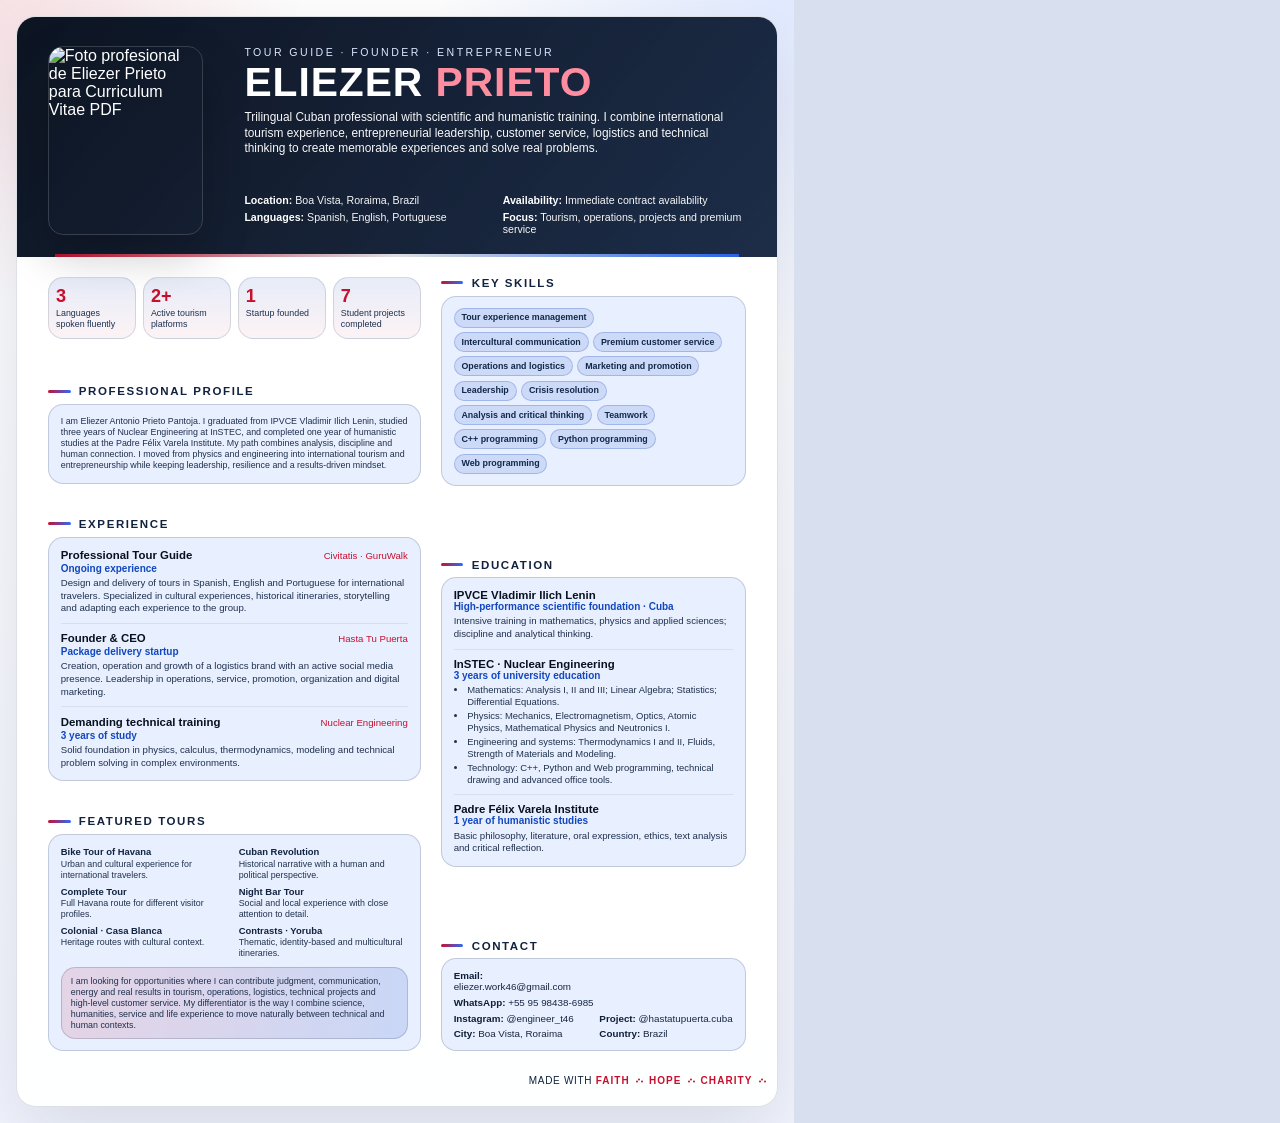
==== cv-print-en.html @ ea581ffc "Add multilingual downloadable CV PDFs" ====
<!DOCTYPE html>
<html lang="es">
<head>
<meta charset="UTF-8">
<meta name="viewport" content="width=device-width, initial-scale=1.0">
<title>Eliezer Prieto | Curriculum Vitae PDF English</title>
<style>
  @page {
    size: A4;
    margin: 0;
  }

  :root {
    --navy: #08111f;
    --navy-soft: #12233f;
    --panel: #e8efff;
    --ink: #081425;
    --muted: #1f314d;
    --line: rgba(18, 35, 63, 0.14);
    --red: #c8102e;
    --blue: #2c6bff;
    --white: #ffffff;
  }

  * {
    box-sizing: border-box;
  }

  html, body {
    width: 210mm;
    height: 297mm;
    margin: 0;
    padding: 0;
    background: #d8dfef;
    font-family: "Segoe UI", "Helvetica Neue", Arial, sans-serif;
    color: var(--ink);
  }

  body {
    display: flex;
    align-items: flex-start;
    justify-content: center;
  }

  .page {
    width: 210mm;
    height: 297mm;
    padding: 4.2mm;
    background:
      radial-gradient(circle at top right, rgba(44, 107, 255, 0.14), transparent 26%),
      radial-gradient(circle at top left, rgba(200, 16, 46, 0.12), transparent 22%),
      linear-gradient(180deg, #ffffff 0%, #f3f6ff 100%);
    overflow: hidden;
  }

  .sheet {
    height: 100%;
    display: flex;
    flex-direction: column;
    border-radius: 5.2mm;
    overflow: hidden;
    background: rgba(255, 255, 255, 0.92);
    border: 0.35mm solid rgba(18, 35, 63, 0.14);
    box-shadow: 0 8mm 22mm rgba(8, 17, 31, 0.12);
  }

  .hero {
    display: grid;
    grid-template-columns: 44mm 1fr;
    gap: 8mm;
    padding: 7.8mm 8.2mm 5.8mm;
    background:
      linear-gradient(130deg, rgba(8, 17, 31, 0.98), rgba(18, 35, 63, 0.95)),
      linear-gradient(90deg, rgba(200, 16, 46, 0.12), rgba(44, 107, 255, 0.1));
    color: var(--white);
    position: relative;
  }

  .hero::after {
    content: "";
    position: absolute;
    left: 10mm;
    right: 10mm;
    bottom: 0;
    height: 0.8mm;
    background: linear-gradient(90deg, var(--red), var(--white), var(--blue));
    opacity: 0.85;
  }

  .hero-photo {
    width: 41mm;
    height: 50mm;
    border-radius: 4mm;
    object-fit: cover;
    border: 0.5mm solid rgba(255, 255, 255, 0.16);
    box-shadow: 0 5mm 12mm rgba(0, 0, 0, 0.22);
  }

  .hero-copy {
    display: flex;
    flex-direction: column;
    justify-content: space-between;
    min-width: 0;
  }

  .eyebrow {
    margin: 0 0 1.5mm;
    font-size: 2.8mm;
    letter-spacing: 0.65mm;
    text-transform: uppercase;
    color: #dbe8ff;
  }

  h1 {
    margin: 0;
    font-size: 10.8mm;
    line-height: 0.92;
    letter-spacing: 0.25mm;
    text-transform: uppercase;
  }

  .surname {
    color: #ff8da0;
  }

  .summary {
    margin: 2.2mm 0 2.6mm;
    font-size: 3.15mm;
    line-height: 1.32;
    color: rgba(255, 255, 255, 0.97);
    max-width: 128mm;
  }

  .hero-meta {
    display: grid;
    grid-template-columns: repeat(2, minmax(0, 1fr));
    gap: 1.4mm 4mm;
    font-size: 2.82mm;
    color: rgba(255, 255, 255, 0.96);
  }

  .hero-meta strong {
    color: #ffffff;
  }

  .content {
    flex: 1;
    display: grid;
    grid-template-columns: 1.1fr 0.9fr;
    gap: 5.3mm;
    padding: 5.2mm 8.2mm 4mm;
    align-items: stretch;
  }

  .col {
    min-width: 0;
    display: flex;
    flex-direction: column;
    justify-content: space-between;
    gap: 4.6mm;
  }

  .section {
    margin-bottom: 0;
  }

  .section:last-child {
    margin-bottom: 0;
  }

  .section-title {
    display: flex;
    align-items: center;
    gap: 2.2mm;
    margin: 0 0 1.8mm;
    font-size: 3.05mm;
    letter-spacing: 0.42mm;
    text-transform: uppercase;
    color: var(--navy-soft);
  }

  .section-title::before {
    content: "";
    width: 6mm;
    height: 0.8mm;
    border-radius: 999px;
    background: linear-gradient(90deg, var(--red), var(--blue));
  }

  .card {
    background: var(--panel);
    border: 0.35mm solid rgba(18, 35, 63, 0.18);
    border-radius: 4mm;
    padding: 2.95mm 3.15mm;
  }

  .entry + .entry {
    margin-top: 2.2mm;
    padding-top: 2.2mm;
    border-top: 0.3mm solid rgba(18, 35, 63, 0.08);
  }

  .entry-head {
    display: flex;
    justify-content: space-between;
    align-items: baseline;
    gap: 3mm;
    margin-bottom: 0.6mm;
  }

  .entry-title {
    font-size: 3.02mm;
    font-weight: 700;
    color: var(--navy);
  }

  .entry-meta {
    font-size: 2.55mm;
    color: var(--red);
    white-space: nowrap;
  }

  .entry-sub {
    font-size: 2.65mm;
    font-weight: 600;
    color: #1147bf;
    margin-bottom: 0.8mm;
  }

  .entry p {
    margin: 0;
    font-size: 2.55mm;
    line-height: 1.3;
    color: var(--muted);
  }

  .pill-row {
    display: flex;
    flex-wrap: wrap;
    gap: 1.2mm;
  }

  .pill {
    padding: 0.95mm 1.8mm;
    border-radius: 999px;
    border: 0.3mm solid rgba(17, 71, 191, 0.24);
    background: rgba(17, 71, 191, 0.12);
    color: #10284b;
    font-size: 2.35mm;
    font-weight: 600;
    line-height: 1.2;
  }

  .kpis {
    display: grid;
    grid-template-columns: repeat(4, minmax(0, 1fr));
    gap: 1.8mm;
    margin-bottom: 3.2mm;
  }

  .kpi {
    padding: 2.4mm 1.9mm;
    border-radius: 4mm;
    background: linear-gradient(180deg, rgba(17, 71, 191, 0.1), rgba(200, 16, 46, 0.05));
    border: 0.35mm solid rgba(18, 35, 63, 0.14);
  }

  .kpi strong {
    display: block;
    font-size: 4.8mm;
    line-height: 1;
    color: var(--red);
    margin-bottom: 0.8mm;
  }

  .kpi span {
    display: block;
    font-size: 2.35mm;
    line-height: 1.18;
    color: #1d3150;
  }

  .contact-grid {
    display: grid;
    grid-template-columns: 1fr 1fr;
    gap: 1.2mm 3.2mm;
    font-size: 2.6mm;
    color: #162742;
  }

  .contact-item.full {
    grid-column: 1 / -1;
  }

  .contact-item.nowrap {
    white-space: nowrap;
  }

  .contact-grid strong {
    color: #0e2039;
  }

  .footer {
    margin-top: auto;
    padding: 1.8mm 3mm 5.2mm;
    display: flex;
    justify-content: flex-end;
    align-items: flex-end;
  }

  .footer-brand {
    text-align: right;
    font-size: 2.65mm;
    color: var(--navy-soft);
    text-transform: uppercase;
    letter-spacing: 0.18mm;
  }

  .footer-brand strong {
    display: inline-flex;
    align-items: center;
    gap: 1.6mm;
    margin-top: 0.5mm;
    letter-spacing: 0.28mm;
    color: var(--red);
  }

  .tri-mark {
    display: inline-grid;
    grid-template-columns: auto auto;
    grid-template-rows: auto auto;
    width: 7px;
    vertical-align: middle;
    transform: translateY(-0.5px);
  }

  .tri-mark span {
    width: 2px;
    height: 2px;
    border-radius: 50%;
    background: var(--red);
    display: block;
  }

  .tri-mark span:nth-child(1) {
    grid-column: 1 / span 2;
    justify-self: center;
    align-self: start;
  }

  .tri-mark span:nth-child(2) {
    grid-column: 1;
    grid-row: 2;
    justify-self: start;
    align-self: end;
  }

  .tri-mark span:nth-child(3) {
    grid-column: 2;
    grid-row: 2;
    justify-self: end;
    align-self: end;
  }

  .tour-list {
    display: grid;
    grid-template-columns: 1fr 1fr;
    gap: 1.3mm 2.3mm;
  }

  .tour-item {
    font-size: 2.35mm;
    line-height: 1.22;
    color: #20324d;
  }

  .tour-item strong {
    color: var(--navy-soft);
    display: block;
    font-size: 2.5mm;
    margin-bottom: 0.3mm;
  }

  .mini-text {
    font-size: 2.35mm;
    line-height: 1.24;
    color: #1f304c;
  }

  .highlight-box {
    margin-top: 1.8mm;
    padding: 2mm 2.4mm;
    border-radius: 3.8mm;
    background: linear-gradient(90deg, rgba(200, 16, 46, 0.12), rgba(17, 71, 191, 0.14));
    border: 0.3mm solid rgba(18, 35, 63, 0.18);
  }

  .left-highlight {
    margin-top: 2.1mm;
  }

  .compact-list {
    margin: 0;
    padding-left: 3.6mm;
    font-size: 2.5mm;
    line-height: 1.24;
    color: #1f314c;
  }

  .compact-list li + li {
    margin-top: 0.7mm;
  }
</style>
</head>
<body>
  <main class="page">
    <section class="sheet">
      <header class="hero">
        <img class="hero-photo" src="Hero.webp" alt="Foto profesional de Eliezer Prieto para Curriculum Vitae PDF">
        <div class="hero-copy">
          <div>
            <p class="eyebrow">Tour Guide · Founder · Entrepreneur</p>
            <h1>Eliezer <span class="surname">Prieto</span></h1>
            <p class="summary">
              Trilingual Cuban professional with scientific and humanistic training. I combine international tourism experience,
              entrepreneurial leadership, customer service, logistics and technical thinking to create memorable experiences and solve real problems.
            </p>
          </div>
          <div class="hero-meta">
            <div><strong>Location:</strong> Boa Vista, Roraima, Brazil</div>
            <div><strong>Availability:</strong> Immediate contract availability</div>
            <div><strong>Languages:</strong> Spanish, English, Portuguese</div>
            <div><strong>Focus:</strong> Tourism, operations, projects and premium service</div>
          </div>
        </div>
      </header>

      <section class="content">
        <div class="col">
          <div class="kpis">
            <div class="kpi"><strong>3</strong><span>Languages spoken fluently</span></div>
            <div class="kpi"><strong>2+</strong><span>Active tourism platforms</span></div>
            <div class="kpi"><strong>1</strong><span>Startup founded</span></div>
            <div class="kpi"><strong>7</strong><span>Student projects completed</span></div>
          </div>

          <section class="section">
            <h2 class="section-title">Professional profile</h2>
            <div class="card mini-text">
              I am Eliezer Antonio Prieto Pantoja. I graduated from IPVCE Vladimir Ilich Lenin, studied three years of Nuclear Engineering at InSTEC,
              and completed one year of humanistic studies at the Padre Félix Varela Institute. My path combines analysis, discipline and human connection.
              I moved from physics and engineering into international tourism and entrepreneurship while keeping leadership, resilience and a results-driven mindset.
            </div>
          </section>

          <section class="section">
            <h2 class="section-title">Experience</h2>
            <div class="card">
              <article class="entry">
                <div class="entry-head">
                  <div class="entry-title">Professional Tour Guide</div>
                  <div class="entry-meta">Civitatis · GuruWalk</div>
                </div>
                <div class="entry-sub">Ongoing experience</div>
                <p>
                  Design and delivery of tours in Spanish, English and Portuguese for international travelers. Specialized in cultural experiences,
                  historical itineraries, storytelling and adapting each experience to the group.
                </p>
              </article>

              <article class="entry">
                <div class="entry-head">
                  <div class="entry-title">Founder & CEO</div>
                  <div class="entry-meta">Hasta Tu Puerta</div>
                </div>
                <div class="entry-sub">Package delivery startup</div>
                <p>
                  Creation, operation and growth of a logistics brand with an active social media presence. Leadership in operations, service, promotion,
                  organization and digital marketing.
                </p>
              </article>

              <article class="entry">
                <div class="entry-head">
                  <div class="entry-title">Demanding technical training</div>
                  <div class="entry-meta">Nuclear Engineering</div>
                </div>
                <div class="entry-sub">3 years of study</div>
                <p>
                  Solid foundation in physics, calculus, thermodynamics, modeling and technical problem solving in complex environments.
                </p>
              </article>
            </div>
          </section>

          <section class="section">
            <h2 class="section-title">Featured tours</h2>
            <div class="card">
              <div class="tour-list">
                <div class="tour-item"><strong>Bike Tour of Havana</strong>Urban and cultural experience for international travelers.</div>
                <div class="tour-item"><strong>Cuban Revolution</strong>Historical narrative with a human and political perspective.</div>
                <div class="tour-item"><strong>Complete Tour</strong>Full Havana route for different visitor profiles.</div>
                <div class="tour-item"><strong>Night Bar Tour</strong>Social and local experience with close attention to detail.</div>
                <div class="tour-item"><strong>Colonial · Casa Blanca</strong>Heritage routes with cultural context.</div>
                <div class="tour-item"><strong>Contrasts · Yoruba</strong>Thematic, identity-based and multicultural itineraries.</div>
              </div>
              <div class="highlight-box mini-text left-highlight">
                I am looking for opportunities where I can contribute judgment, communication, energy and real results in tourism, operations,
                logistics, technical projects and high-level customer service. My differentiator is the way I combine science,
                humanities, service and life experience to move naturally between technical and human contexts.
              </div>
            </div>
          </section>
        </div>

        <div class="col">
          <section class="section">
            <h2 class="section-title">Key skills</h2>
            <div class="card">
              <div class="pill-row">
                <span class="pill">Tour experience management</span>
                <span class="pill">Intercultural communication</span>
                <span class="pill">Premium customer service</span>
                <span class="pill">Operations and logistics</span>
                <span class="pill">Marketing and promotion</span>
                <span class="pill">Leadership</span>
                <span class="pill">Crisis resolution</span>
                <span class="pill">Analysis and critical thinking</span>
                <span class="pill">Teamwork</span>
                <span class="pill">C++ programming</span>
                <span class="pill">Python programming</span>
                <span class="pill">Web programming</span>
              </div>
            </div>
          </section>

          <section class="section">
            <h2 class="section-title">Education</h2>
            <div class="card">
              <article class="entry">
                <div class="entry-title">IPVCE Vladimir Ilich Lenin</div>
                <div class="entry-sub">High-performance scientific foundation · Cuba</div>
                <p>Intensive training in mathematics, physics and applied sciences; discipline and analytical thinking.</p>
              </article>

              <article class="entry">
                <div class="entry-title">InSTEC · Nuclear Engineering</div>
                <div class="entry-sub">3 years of university education</div>
                <ul class="compact-list">
                  <li>Mathematics: Analysis I, II and III; Linear Algebra; Statistics; Differential Equations.</li>
                  <li>Physics: Mechanics, Electromagnetism, Optics, Atomic Physics, Mathematical Physics and Neutronics I.</li>
                  <li>Engineering and systems: Thermodynamics I and II, Fluids, Strength of Materials and Modeling.</li>
                  <li>Technology: C++, Python and Web programming, technical drawing and advanced office tools.</li>
                </ul>
              </article>

              <article class="entry">
                <div class="entry-title">Padre Félix Varela Institute</div>
                <div class="entry-sub">1 year of humanistic studies</div>
                <p>Basic philosophy, literature, oral expression, ethics, text analysis and critical reflection.</p>
              </article>
            </div>
          </section>

          <section class="section">
            <h2 class="section-title">Contact</h2>
            <div class="card">
              <div class="contact-grid">
                <div class="contact-item"><strong>Email:</strong> eliezer.work46@gmail.com</div>
                <div class="contact-item full nowrap"><strong>WhatsApp:</strong> +55 95 98438-6985</div>
                <div class="contact-item"><strong>Instagram:</strong> @engineer_t46</div>
                <div class="contact-item"><strong>Project:</strong> @hastatupuerta.cuba</div>
                <div class="contact-item"><strong>City:</strong> Boa Vista, Roraima</div>
                <div class="contact-item"><strong>Country:</strong> Brazil</div>
              </div>
            </div>
          </section>
        </div>
      </section>

      <footer class="footer">
        <div class="footer-brand">
          Made with
          <strong>FAITH <span class="tri-mark"><span></span><span></span><span></span></span> HOPE <span class="tri-mark"><span></span><span></span><span></span></span> CHARITY <span class="tri-mark"><span></span><span></span><span></span></span></strong>
        </div>
      </footer>
    </section>
  </main>
</body>
</html>
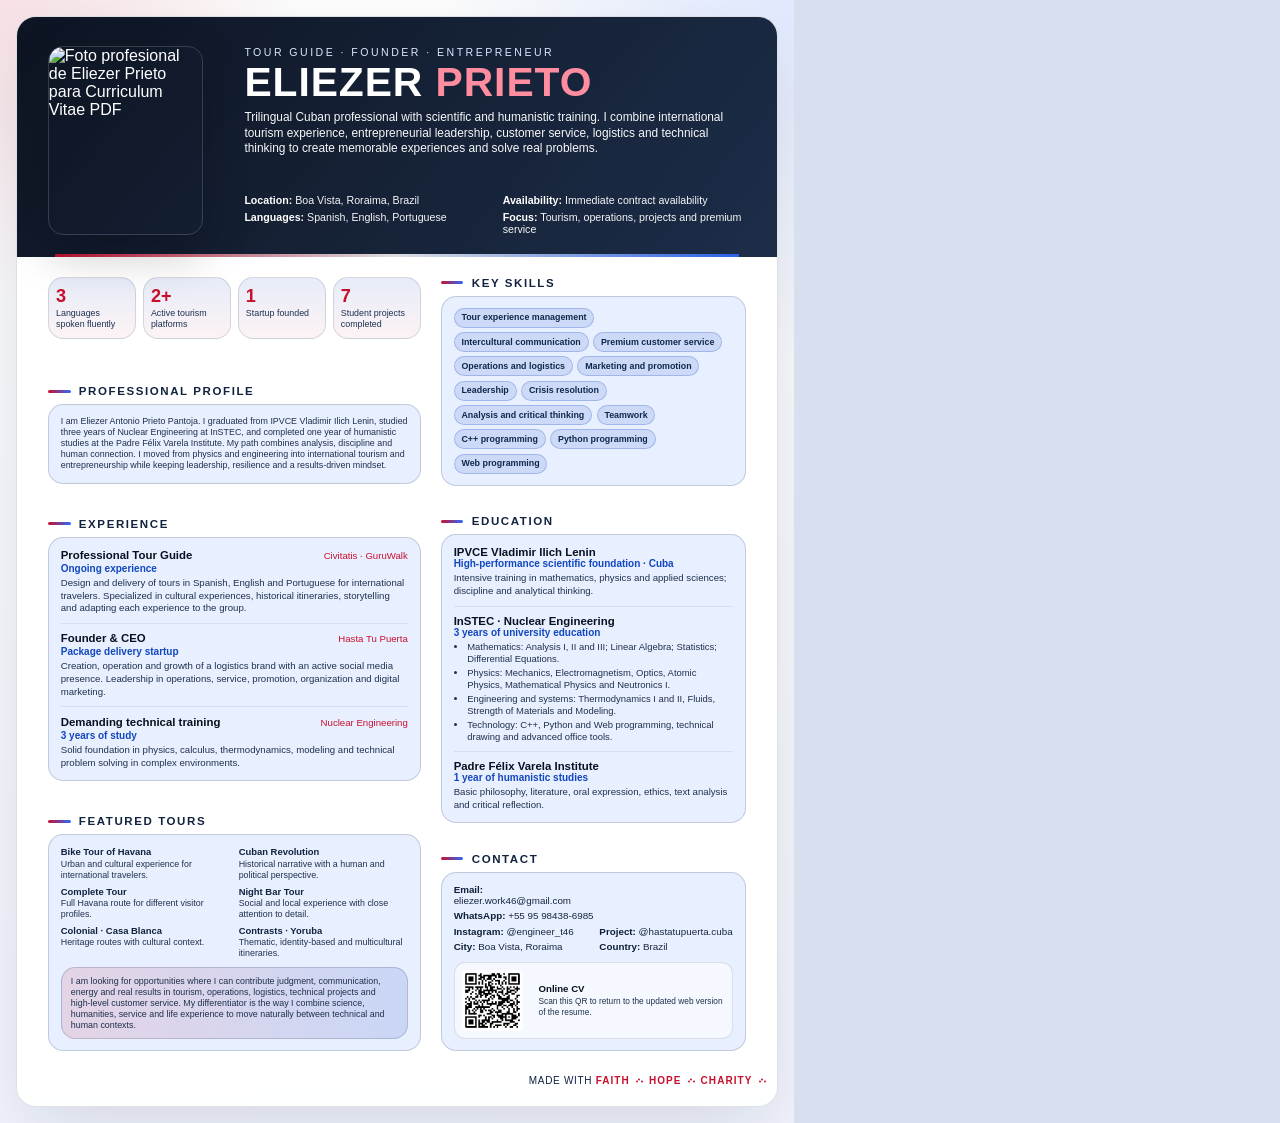
==== commit c557464b: "Add QR links to downloadable CV PDFs" ====
--- a/cv-print-en.html
+++ b/cv-print-en.html
@@ -298,6 +298,41 @@
 
   .contact-grid strong {
     color: #0e2039;
+  }
+
+  .qr-card {
+    margin-top: 2.4mm;
+    display: grid;
+    grid-template-columns: 18mm 1fr;
+    gap: 2.2mm;
+    align-items: center;
+    padding: 2mm;
+    border-radius: 3mm;
+    background: rgba(255, 255, 255, 0.56);
+    border: 0.3mm solid rgba(18, 35, 63, 0.12);
+  }
+
+  .qr-card img {
+    width: 16mm;
+    height: 16mm;
+    display: block;
+    border-radius: 1.2mm;
+    background: #ffffff;
+    padding: 0.8mm;
+  }
+
+  .qr-card strong {
+    display: block;
+    font-size: 2.55mm;
+    color: var(--navy);
+    margin-bottom: 0.45mm;
+  }
+
+  .qr-card span {
+    display: block;
+    font-size: 2.2mm;
+    line-height: 1.3;
+    color: var(--muted);
   }
 
   .footer {
@@ -573,6 +608,13 @@
                 <div class="contact-item"><strong>City:</strong> Boa Vista, Roraima</div>
                 <div class="contact-item"><strong>Country:</strong> Brazil</div>
               </div>
+              <div class="qr-card">
+                <img src="assets/cv/eliezer-site-qr.png" alt="QR code to return to Eliezer Prieto online CV">
+                <div>
+                  <strong>Online CV</strong>
+                  <span>Scan this QR to return to the updated web version of the resume.</span>
+                </div>
+              </div>
             </div>
           </section>
         </div>
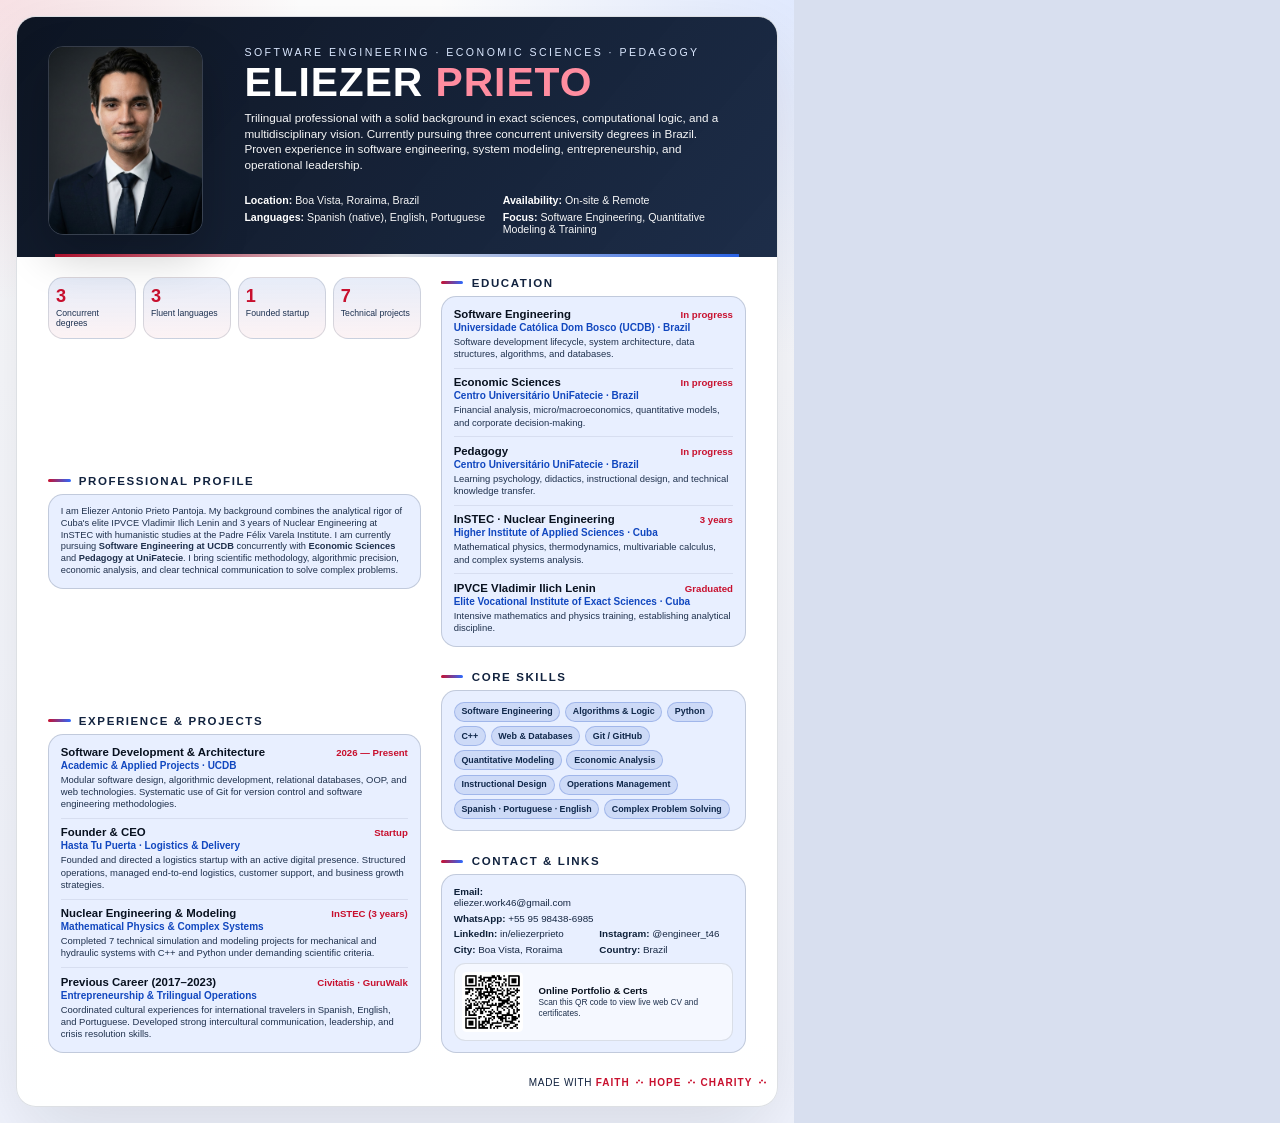
==== commit 5e17000a: "Rediseño editorial brutalista: arquitectura de software, modelado económico, pedagogía y vídeo cinem" ====
--- a/cv-print-en.html
+++ b/cv-print-en.html
@@ -1,9 +1,10 @@
 <!DOCTYPE html>
-<html lang="es">
+<html lang="en">
 <head>
 <meta charset="UTF-8">
 <meta name="viewport" content="width=device-width, initial-scale=1.0">
-<title>Eliezer Prieto | Curriculum Vitae PDF English</title>
+<title>Eliezer Prieto | Curriculum Vitae PDF</title>
+<link rel="icon" type="image/jpeg" href="ep-monogram-logo.jpg">
 <style>
   @page {
     size: A4;
@@ -125,10 +126,10 @@
 
   .summary {
     margin: 2.2mm 0 2.6mm;
-    font-size: 3.15mm;
-    line-height: 1.32;
+    font-size: 3.1mm;
+    line-height: 1.34;
     color: rgba(255, 255, 255, 0.97);
-    max-width: 128mm;
+    max-width: 130mm;
   }
 
   .hero-meta {
@@ -164,10 +165,6 @@
     margin-bottom: 0;
   }
 
-  .section:last-child {
-    margin-bottom: 0;
-  }
-
   .section-title {
     display: flex;
     align-items: center;
@@ -195,8 +192,8 @@
   }
 
   .entry + .entry {
-    margin-top: 2.2mm;
-    padding-top: 2.2mm;
+    margin-top: 2mm;
+    padding-top: 2mm;
     border-top: 0.3mm solid rgba(18, 35, 63, 0.08);
   }
 
@@ -205,7 +202,7 @@
     justify-content: space-between;
     align-items: baseline;
     gap: 3mm;
-    margin-bottom: 0.6mm;
+    margin-bottom: 0.5mm;
   }
 
   .entry-title {
@@ -218,6 +215,7 @@
     font-size: 2.55mm;
     color: var(--red);
     white-space: nowrap;
+    font-weight: 600;
   }
 
   .entry-sub {
@@ -229,7 +227,7 @@
 
   .entry p {
     margin: 0;
-    font-size: 2.55mm;
+    font-size: 2.5mm;
     line-height: 1.3;
     color: var(--muted);
   }
@@ -255,7 +253,7 @@
     display: grid;
     grid-template-columns: repeat(4, minmax(0, 1fr));
     gap: 1.8mm;
-    margin-bottom: 3.2mm;
+    margin-bottom: 2.8mm;
   }
 
   .kpi {
@@ -275,7 +273,7 @@
 
   .kpi span {
     display: block;
-    font-size: 2.35mm;
+    font-size: 2.3mm;
     line-height: 1.18;
     color: #1d3150;
   }
@@ -301,7 +299,7 @@
   }
 
   .qr-card {
-    margin-top: 2.4mm;
+    margin-top: 2.2mm;
     display: grid;
     grid-template-columns: 18mm 1fr;
     gap: 2.2mm;
@@ -337,7 +335,7 @@
 
   .footer {
     margin-top: auto;
-    padding: 1.8mm 3mm 5.2mm;
+    padding: 1.8mm 3mm 4.8mm;
     display: flex;
     justify-content: flex-end;
     align-items: flex-end;
@@ -397,53 +395,10 @@
     align-self: end;
   }
 
-  .tour-list {
-    display: grid;
-    grid-template-columns: 1fr 1fr;
-    gap: 1.3mm 2.3mm;
-  }
-
-  .tour-item {
-    font-size: 2.35mm;
-    line-height: 1.22;
-    color: #20324d;
-  }
-
-  .tour-item strong {
-    color: var(--navy-soft);
-    display: block;
-    font-size: 2.5mm;
-    margin-bottom: 0.3mm;
-  }
-
   .mini-text {
-    font-size: 2.35mm;
-    line-height: 1.24;
+    font-size: 2.45mm;
+    line-height: 1.28;
     color: #1f304c;
-  }
-
-  .highlight-box {
-    margin-top: 1.8mm;
-    padding: 2mm 2.4mm;
-    border-radius: 3.8mm;
-    background: linear-gradient(90deg, rgba(200, 16, 46, 0.12), rgba(17, 71, 191, 0.14));
-    border: 0.3mm solid rgba(18, 35, 63, 0.18);
-  }
-
-  .left-highlight {
-    margin-top: 2.1mm;
-  }
-
-  .compact-list {
-    margin: 0;
-    padding-left: 3.6mm;
-    font-size: 2.5mm;
-    line-height: 1.24;
-    color: #1f314c;
-  }
-
-  .compact-list li + li {
-    margin-top: 0.7mm;
   }
 </style>
 </head>
@@ -451,21 +406,20 @@
   <main class="page">
     <section class="sheet">
       <header class="hero">
-        <img class="hero-photo" src="Hero.webp" alt="Foto profesional de Eliezer Prieto para Curriculum Vitae PDF">
+        <img class="hero-photo" src="eliezer-portrait.jpg" alt="Professional photo of Eliezer Prieto for PDF Curriculum Vitae">
         <div class="hero-copy">
           <div>
-            <p class="eyebrow">Tour Guide · Founder · Entrepreneur</p>
+            <p class="eyebrow">Software Engineering · Economic Sciences · Pedagogy</p>
             <h1>Eliezer <span class="surname">Prieto</span></h1>
             <p class="summary">
-              Trilingual Cuban professional with scientific and humanistic training. I combine international tourism experience,
-              entrepreneurial leadership, customer service, logistics and technical thinking to create memorable experiences and solve real problems.
+              Trilingual professional with a solid background in exact sciences, computational logic, and a multidisciplinary vision. Currently pursuing three concurrent university degrees in Brazil. Proven experience in software engineering, system modeling, entrepreneurship, and operational leadership.
             </p>
           </div>
           <div class="hero-meta">
             <div><strong>Location:</strong> Boa Vista, Roraima, Brazil</div>
-            <div><strong>Availability:</strong> Immediate contract availability</div>
-            <div><strong>Languages:</strong> Spanish, English, Portuguese</div>
-            <div><strong>Focus:</strong> Tourism, operations, projects and premium service</div>
+            <div><strong>Availability:</strong> On-site & Remote</div>
+            <div><strong>Languages:</strong> Spanish (native), English, Portuguese</div>
+            <div><strong>Focus:</strong> Software Engineering, Quantitative Modeling & Training</div>
           </div>
         </div>
       </header>
@@ -473,146 +427,156 @@
       <section class="content">
         <div class="col">
           <div class="kpis">
-            <div class="kpi"><strong>3</strong><span>Languages spoken fluently</span></div>
-            <div class="kpi"><strong>2+</strong><span>Active tourism platforms</span></div>
-            <div class="kpi"><strong>1</strong><span>Startup founded</span></div>
-            <div class="kpi"><strong>7</strong><span>Student projects completed</span></div>
+            <div class="kpi"><strong>3</strong><span>Concurrent degrees</span></div>
+            <div class="kpi"><strong>3</strong><span>Fluent languages</span></div>
+            <div class="kpi"><strong>1</strong><span>Founded startup</span></div>
+            <div class="kpi"><strong>7</strong><span>Technical projects</span></div>
           </div>
 
           <section class="section">
-            <h2 class="section-title">Professional profile</h2>
+            <h2 class="section-title">Professional Profile</h2>
             <div class="card mini-text">
-              I am Eliezer Antonio Prieto Pantoja. I graduated from IPVCE Vladimir Ilich Lenin, studied three years of Nuclear Engineering at InSTEC,
-              and completed one year of humanistic studies at the Padre Félix Varela Institute. My path combines analysis, discipline and human connection.
-              I moved from physics and engineering into international tourism and entrepreneurship while keeping leadership, resilience and a results-driven mindset.
+              I am Eliezer Antonio Prieto Pantoja. My background combines the analytical rigor of Cuba's elite IPVCE Vladimir Ilich Lenin and 3 years of Nuclear Engineering at InSTEC with humanistic studies at the Padre Félix Varela Institute. I am currently pursuing <strong>Software Engineering at UCDB</strong> concurrently with <strong>Economic Sciences</strong> and <strong>Pedagogy at UniFatecie</strong>. I bring scientific methodology, algorithmic precision, economic analysis, and clear technical communication to solve complex problems.
             </div>
           </section>
 
           <section class="section">
-            <h2 class="section-title">Experience</h2>
+            <h2 class="section-title">Experience & Projects</h2>
             <div class="card">
               <article class="entry">
                 <div class="entry-head">
-                  <div class="entry-title">Professional Tour Guide</div>
+                  <div class="entry-title">Software Development & Architecture</div>
+                  <div class="entry-meta">2026 — Present</div>
+                </div>
+                <div class="entry-sub">Academic & Applied Projects · UCDB</div>
+                <p>
+                  Modular software design, algorithmic development, relational databases, OOP, and web technologies. Systematic use of Git for version control and software engineering methodologies.
+                </p>
+              </article>
+
+              <article class="entry">
+                <div class="entry-head">
+                  <div class="entry-title">Founder & CEO</div>
+                  <div class="entry-meta">Startup</div>
+                </div>
+                <div class="entry-sub">Hasta Tu Puerta · Logistics & Delivery</div>
+                <p>
+                  Founded and directed a logistics startup with an active digital presence. Structured operations, managed end-to-end logistics, customer support, and business growth strategies.
+                </p>
+              </article>
+
+              <article class="entry">
+                <div class="entry-head">
+                  <div class="entry-title">Nuclear Engineering & Modeling</div>
+                  <div class="entry-meta">InSTEC (3 years)</div>
+                </div>
+                <div class="entry-sub">Mathematical Physics & Complex Systems</div>
+                <p>
+                  Completed 7 technical simulation and modeling projects for mechanical and hydraulic systems with C++ and Python under demanding scientific criteria.
+                </p>
+              </article>
+
+              <article class="entry">
+                <div class="entry-head">
+                  <div class="entry-title">Previous Career (2017–2023)</div>
                   <div class="entry-meta">Civitatis · GuruWalk</div>
                 </div>
-                <div class="entry-sub">Ongoing experience</div>
+                <div class="entry-sub">Entrepreneurship & Trilingual Operations</div>
                 <p>
-                  Design and delivery of tours in Spanish, English and Portuguese for international travelers. Specialized in cultural experiences,
-                  historical itineraries, storytelling and adapting each experience to the group.
-                </p>
-              </article>
-
-              <article class="entry">
-                <div class="entry-head">
-                  <div class="entry-title">Founder & CEO</div>
-                  <div class="entry-meta">Hasta Tu Puerta</div>
-                </div>
-                <div class="entry-sub">Package delivery startup</div>
-                <p>
-                  Creation, operation and growth of a logistics brand with an active social media presence. Leadership in operations, service, promotion,
-                  organization and digital marketing.
-                </p>
-              </article>
-
-              <article class="entry">
-                <div class="entry-head">
-                  <div class="entry-title">Demanding technical training</div>
-                  <div class="entry-meta">Nuclear Engineering</div>
-                </div>
-                <div class="entry-sub">3 years of study</div>
-                <p>
-                  Solid foundation in physics, calculus, thermodynamics, modeling and technical problem solving in complex environments.
+                  Coordinated cultural experiences for international travelers in Spanish, English, and Portuguese. Developed strong intercultural communication, leadership, and crisis resolution skills.
                 </p>
               </article>
             </div>
           </section>
-
+        </div>
+
+        <div class="col">
           <section class="section">
-            <h2 class="section-title">Featured tours</h2>
+            <h2 class="section-title">Education</h2>
             <div class="card">
-              <div class="tour-list">
-                <div class="tour-item"><strong>Bike Tour of Havana</strong>Urban and cultural experience for international travelers.</div>
-                <div class="tour-item"><strong>Cuban Revolution</strong>Historical narrative with a human and political perspective.</div>
-                <div class="tour-item"><strong>Complete Tour</strong>Full Havana route for different visitor profiles.</div>
-                <div class="tour-item"><strong>Night Bar Tour</strong>Social and local experience with close attention to detail.</div>
-                <div class="tour-item"><strong>Colonial · Casa Blanca</strong>Heritage routes with cultural context.</div>
-                <div class="tour-item"><strong>Contrasts · Yoruba</strong>Thematic, identity-based and multicultural itineraries.</div>
-              </div>
-              <div class="highlight-box mini-text left-highlight">
-                I am looking for opportunities where I can contribute judgment, communication, energy and real results in tourism, operations,
-                logistics, technical projects and high-level customer service. My differentiator is the way I combine science,
-                humanities, service and life experience to move naturally between technical and human contexts.
+              <article class="entry">
+                <div class="entry-head">
+                  <div class="entry-title">Software Engineering</div>
+                  <div class="entry-meta">In progress</div>
+                </div>
+                <div class="entry-sub">Universidade Católica Dom Bosco (UCDB) · Brazil</div>
+                <p>Software development lifecycle, system architecture, data structures, algorithms, and databases.</p>
+              </article>
+
+              <article class="entry">
+                <div class="entry-head">
+                  <div class="entry-title">Economic Sciences</div>
+                  <div class="entry-meta">In progress</div>
+                </div>
+                <div class="entry-sub">Centro Universitário UniFatecie · Brazil</div>
+                <p>Financial analysis, micro/macroeconomics, quantitative models, and corporate decision-making.</p>
+              </article>
+
+              <article class="entry">
+                <div class="entry-head">
+                  <div class="entry-title">Pedagogy</div>
+                  <div class="entry-meta">In progress</div>
+                </div>
+                <div class="entry-sub">Centro Universitário UniFatecie · Brazil</div>
+                <p>Learning psychology, didactics, instructional design, and technical knowledge transfer.</p>
+              </article>
+
+              <article class="entry">
+                <div class="entry-head">
+                  <div class="entry-title">InSTEC · Nuclear Engineering</div>
+                  <div class="entry-meta">3 years</div>
+                </div>
+                <div class="entry-sub">Higher Institute of Applied Sciences · Cuba</div>
+                <p>Mathematical physics, thermodynamics, multivariable calculus, and complex systems analysis.</p>
+              </article>
+
+              <article class="entry">
+                <div class="entry-head">
+                  <div class="entry-title">IPVCE Vladimir Ilich Lenin</div>
+                  <div class="entry-meta">Graduated</div>
+                </div>
+                <div class="entry-sub">Elite Vocational Institute of Exact Sciences · Cuba</div>
+                <p>Intensive mathematics and physics training, establishing analytical discipline.</p>
+              </article>
+            </div>
+          </section>
+
+          <section class="section">
+            <h2 class="section-title">Core Skills</h2>
+            <div class="card">
+              <div class="pill-row">
+                <span class="pill">Software Engineering</span>
+                <span class="pill">Algorithms & Logic</span>
+                <span class="pill">Python</span>
+                <span class="pill">C++</span>
+                <span class="pill">Web & Databases</span>
+                <span class="pill">Git / GitHub</span>
+                <span class="pill">Quantitative Modeling</span>
+                <span class="pill">Economic Analysis</span>
+                <span class="pill">Instructional Design</span>
+                <span class="pill">Operations Management</span>
+                <span class="pill">Spanish · Portuguese · English</span>
+                <span class="pill">Complex Problem Solving</span>
               </div>
             </div>
           </section>
-        </div>
-
-        <div class="col">
+
           <section class="section">
-            <h2 class="section-title">Key skills</h2>
-            <div class="card">
-              <div class="pill-row">
-                <span class="pill">Tour experience management</span>
-                <span class="pill">Intercultural communication</span>
-                <span class="pill">Premium customer service</span>
-                <span class="pill">Operations and logistics</span>
-                <span class="pill">Marketing and promotion</span>
-                <span class="pill">Leadership</span>
-                <span class="pill">Crisis resolution</span>
-                <span class="pill">Analysis and critical thinking</span>
-                <span class="pill">Teamwork</span>
-                <span class="pill">C++ programming</span>
-                <span class="pill">Python programming</span>
-                <span class="pill">Web programming</span>
-              </div>
-            </div>
-          </section>
-
-          <section class="section">
-            <h2 class="section-title">Education</h2>
-            <div class="card">
-              <article class="entry">
-                <div class="entry-title">IPVCE Vladimir Ilich Lenin</div>
-                <div class="entry-sub">High-performance scientific foundation · Cuba</div>
-                <p>Intensive training in mathematics, physics and applied sciences; discipline and analytical thinking.</p>
-              </article>
-
-              <article class="entry">
-                <div class="entry-title">InSTEC · Nuclear Engineering</div>
-                <div class="entry-sub">3 years of university education</div>
-                <ul class="compact-list">
-                  <li>Mathematics: Analysis I, II and III; Linear Algebra; Statistics; Differential Equations.</li>
-                  <li>Physics: Mechanics, Electromagnetism, Optics, Atomic Physics, Mathematical Physics and Neutronics I.</li>
-                  <li>Engineering and systems: Thermodynamics I and II, Fluids, Strength of Materials and Modeling.</li>
-                  <li>Technology: C++, Python and Web programming, technical drawing and advanced office tools.</li>
-                </ul>
-              </article>
-
-              <article class="entry">
-                <div class="entry-title">Padre Félix Varela Institute</div>
-                <div class="entry-sub">1 year of humanistic studies</div>
-                <p>Basic philosophy, literature, oral expression, ethics, text analysis and critical reflection.</p>
-              </article>
-            </div>
-          </section>
-
-          <section class="section">
-            <h2 class="section-title">Contact</h2>
+            <h2 class="section-title">Contact & Links</h2>
             <div class="card">
               <div class="contact-grid">
                 <div class="contact-item"><strong>Email:</strong> eliezer.work46@gmail.com</div>
                 <div class="contact-item full nowrap"><strong>WhatsApp:</strong> +55 95 98438-6985</div>
+                <div class="contact-item"><strong>LinkedIn:</strong> in/eliezerprieto</div>
                 <div class="contact-item"><strong>Instagram:</strong> @engineer_t46</div>
-                <div class="contact-item"><strong>Project:</strong> @hastatupuerta.cuba</div>
                 <div class="contact-item"><strong>City:</strong> Boa Vista, Roraima</div>
                 <div class="contact-item"><strong>Country:</strong> Brazil</div>
               </div>
               <div class="qr-card">
-                <img src="assets/cv/eliezer-site-qr.png" alt="QR code to return to Eliezer Prieto online CV">
+                <img src="assets/cv/eliezer-site-qr.png" alt="QR code to Eliezer Prieto online CV">
                 <div>
-                  <strong>Online CV</strong>
-                  <span>Scan this QR to return to the updated web version of the resume.</span>
+                  <strong>Online Portfolio & Certs</strong>
+                  <span>Scan this QR code to view live web CV and certificates.</span>
                 </div>
               </div>
             </div>
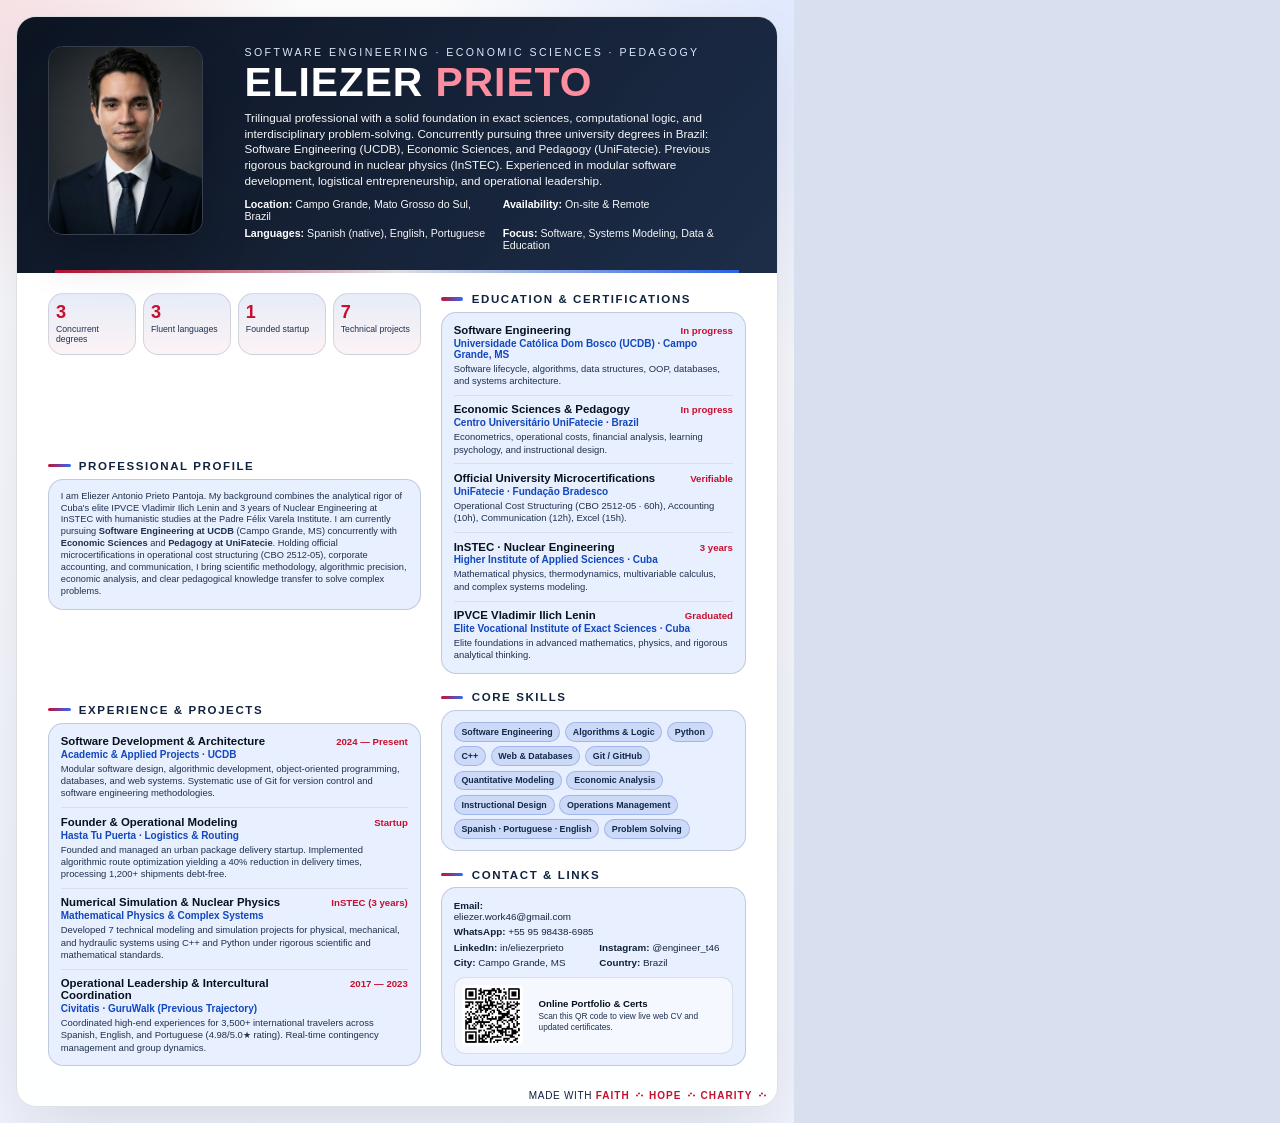
==== commit 87ba2fda: "Actualiza CVs trilingÃ¼es (ES, EN, PT) en HTML y PDF: nueva ubicacion Campo Grande MS, microcertific" ====
--- a/cv-print-en.html
+++ b/cv-print-en.html
@@ -412,14 +412,14 @@
             <p class="eyebrow">Software Engineering · Economic Sciences · Pedagogy</p>
             <h1>Eliezer <span class="surname">Prieto</span></h1>
             <p class="summary">
-              Trilingual professional with a solid background in exact sciences, computational logic, and a multidisciplinary vision. Currently pursuing three concurrent university degrees in Brazil. Proven experience in software engineering, system modeling, entrepreneurship, and operational leadership.
+              Trilingual professional with a solid foundation in exact sciences, computational logic, and interdisciplinary problem-solving. Concurrently pursuing three university degrees in Brazil: Software Engineering (UCDB), Economic Sciences, and Pedagogy (UniFatecie). Previous rigorous background in nuclear physics (InSTEC). Experienced in modular software development, logistical entrepreneurship, and operational leadership.
             </p>
           </div>
           <div class="hero-meta">
-            <div><strong>Location:</strong> Boa Vista, Roraima, Brazil</div>
+            <div><strong>Location:</strong> Campo Grande, Mato Grosso do Sul, Brazil</div>
             <div><strong>Availability:</strong> On-site & Remote</div>
             <div><strong>Languages:</strong> Spanish (native), English, Portuguese</div>
-            <div><strong>Focus:</strong> Software Engineering, Quantitative Modeling & Training</div>
+            <div><strong>Focus:</strong> Software, Systems Modeling, Data & Education</div>
           </div>
         </div>
       </header>
@@ -436,7 +436,7 @@
           <section class="section">
             <h2 class="section-title">Professional Profile</h2>
             <div class="card mini-text">
-              I am Eliezer Antonio Prieto Pantoja. My background combines the analytical rigor of Cuba's elite IPVCE Vladimir Ilich Lenin and 3 years of Nuclear Engineering at InSTEC with humanistic studies at the Padre Félix Varela Institute. I am currently pursuing <strong>Software Engineering at UCDB</strong> concurrently with <strong>Economic Sciences</strong> and <strong>Pedagogy at UniFatecie</strong>. I bring scientific methodology, algorithmic precision, economic analysis, and clear technical communication to solve complex problems.
+              I am Eliezer Antonio Prieto Pantoja. My background combines the analytical rigor of Cuba's elite IPVCE Vladimir Ilich Lenin and 3 years of Nuclear Engineering at InSTEC with humanistic studies at the Padre Félix Varela Institute. I am currently pursuing <strong>Software Engineering at UCDB</strong> (Campo Grande, MS) concurrently with <strong>Economic Sciences</strong> and <strong>Pedagogy at UniFatecie</strong>. Holding official microcertifications in operational cost structuring (CBO 2512-05), corporate accounting, and communication, I bring scientific methodology, algorithmic precision, economic analysis, and clear pedagogical knowledge transfer to solve complex problems.
             </div>
           </section>
 
@@ -446,44 +446,44 @@
               <article class="entry">
                 <div class="entry-head">
                   <div class="entry-title">Software Development & Architecture</div>
-                  <div class="entry-meta">2026 — Present</div>
+                  <div class="entry-meta">2024 — Present</div>
                 </div>
                 <div class="entry-sub">Academic & Applied Projects · UCDB</div>
                 <p>
-                  Modular software design, algorithmic development, relational databases, OOP, and web technologies. Systematic use of Git for version control and software engineering methodologies.
+                  Modular software design, algorithmic development, object-oriented programming, databases, and web systems. Systematic use of Git for version control and software engineering methodologies.
                 </p>
               </article>
 
               <article class="entry">
                 <div class="entry-head">
-                  <div class="entry-title">Founder & CEO</div>
+                  <div class="entry-title">Founder & Operational Modeling</div>
                   <div class="entry-meta">Startup</div>
                 </div>
-                <div class="entry-sub">Hasta Tu Puerta · Logistics & Delivery</div>
+                <div class="entry-sub">Hasta Tu Puerta · Logistics & Routing</div>
                 <p>
-                  Founded and directed a logistics startup with an active digital presence. Structured operations, managed end-to-end logistics, customer support, and business growth strategies.
+                  Founded and managed an urban package delivery startup. Implemented algorithmic route optimization yielding a 40% reduction in delivery times, processing 1,200+ shipments debt-free.
                 </p>
               </article>
 
               <article class="entry">
                 <div class="entry-head">
-                  <div class="entry-title">Nuclear Engineering & Modeling</div>
+                  <div class="entry-title">Numerical Simulation & Nuclear Physics</div>
                   <div class="entry-meta">InSTEC (3 years)</div>
                 </div>
                 <div class="entry-sub">Mathematical Physics & Complex Systems</div>
                 <p>
-                  Completed 7 technical simulation and modeling projects for mechanical and hydraulic systems with C++ and Python under demanding scientific criteria.
+                  Developed 7 technical modeling and simulation projects for physical, mechanical, and hydraulic systems using C++ and Python under rigorous scientific and mathematical standards.
                 </p>
               </article>
 
               <article class="entry">
                 <div class="entry-head">
-                  <div class="entry-title">Previous Career (2017–2023)</div>
-                  <div class="entry-meta">Civitatis · GuruWalk</div>
-                </div>
-                <div class="entry-sub">Entrepreneurship & Trilingual Operations</div>
+                  <div class="entry-title">Operational Leadership & Intercultural Coordination</div>
+                  <div class="entry-meta">2017 — 2023</div>
+                </div>
+                <div class="entry-sub">Civitatis · GuruWalk (Previous Trajectory)</div>
                 <p>
-                  Coordinated cultural experiences for international travelers in Spanish, English, and Portuguese. Developed strong intercultural communication, leadership, and crisis resolution skills.
+                  Coordinated high-end experiences for 3,500+ international travelers across Spanish, English, and Portuguese (4.98/5.0★ rating). Real-time contingency management and group dynamics.
                 </p>
               </article>
             </div>
@@ -492,33 +492,33 @@
 
         <div class="col">
           <section class="section">
-            <h2 class="section-title">Education</h2>
+            <h2 class="section-title">Education & Certifications</h2>
             <div class="card">
               <article class="entry">
                 <div class="entry-head">
                   <div class="entry-title">Software Engineering</div>
                   <div class="entry-meta">In progress</div>
                 </div>
-                <div class="entry-sub">Universidade Católica Dom Bosco (UCDB) · Brazil</div>
-                <p>Software development lifecycle, system architecture, data structures, algorithms, and databases.</p>
-              </article>
-
-              <article class="entry">
-                <div class="entry-head">
-                  <div class="entry-title">Economic Sciences</div>
+                <div class="entry-sub">Universidade Católica Dom Bosco (UCDB) · Campo Grande, MS</div>
+                <p>Software lifecycle, algorithms, data structures, OOP, databases, and systems architecture.</p>
+              </article>
+
+              <article class="entry">
+                <div class="entry-head">
+                  <div class="entry-title">Economic Sciences & Pedagogy</div>
                   <div class="entry-meta">In progress</div>
                 </div>
                 <div class="entry-sub">Centro Universitário UniFatecie · Brazil</div>
-                <p>Financial analysis, micro/macroeconomics, quantitative models, and corporate decision-making.</p>
-              </article>
-
-              <article class="entry">
-                <div class="entry-head">
-                  <div class="entry-title">Pedagogy</div>
-                  <div class="entry-meta">In progress</div>
-                </div>
-                <div class="entry-sub">Centro Universitário UniFatecie · Brazil</div>
-                <p>Learning psychology, didactics, instructional design, and technical knowledge transfer.</p>
+                <p>Econometrics, operational costs, financial analysis, learning psychology, and instructional design.</p>
+              </article>
+
+              <article class="entry">
+                <div class="entry-head">
+                  <div class="entry-title">Official University Microcertifications</div>
+                  <div class="entry-meta">Verifiable</div>
+                </div>
+                <div class="entry-sub">UniFatecie · Fundação Bradesco</div>
+                <p>Operational Cost Structuring (CBO 2512-05 · 60h), Accounting (10h), Communication (12h), Excel (15h).</p>
               </article>
 
               <article class="entry">
@@ -527,7 +527,7 @@
                   <div class="entry-meta">3 years</div>
                 </div>
                 <div class="entry-sub">Higher Institute of Applied Sciences · Cuba</div>
-                <p>Mathematical physics, thermodynamics, multivariable calculus, and complex systems analysis.</p>
+                <p>Mathematical physics, thermodynamics, multivariable calculus, and complex systems modeling.</p>
               </article>
 
               <article class="entry">
@@ -536,7 +536,7 @@
                   <div class="entry-meta">Graduated</div>
                 </div>
                 <div class="entry-sub">Elite Vocational Institute of Exact Sciences · Cuba</div>
-                <p>Intensive mathematics and physics training, establishing analytical discipline.</p>
+                <p>Elite foundations in advanced mathematics, physics, and rigorous analytical thinking.</p>
               </article>
             </div>
           </section>
@@ -556,7 +556,7 @@
                 <span class="pill">Instructional Design</span>
                 <span class="pill">Operations Management</span>
                 <span class="pill">Spanish · Portuguese · English</span>
-                <span class="pill">Complex Problem Solving</span>
+                <span class="pill">Problem Solving</span>
               </div>
             </div>
           </section>
@@ -569,14 +569,14 @@
                 <div class="contact-item full nowrap"><strong>WhatsApp:</strong> +55 95 98438-6985</div>
                 <div class="contact-item"><strong>LinkedIn:</strong> in/eliezerprieto</div>
                 <div class="contact-item"><strong>Instagram:</strong> @engineer_t46</div>
-                <div class="contact-item"><strong>City:</strong> Boa Vista, Roraima</div>
+                <div class="contact-item"><strong>City:</strong> Campo Grande, MS</div>
                 <div class="contact-item"><strong>Country:</strong> Brazil</div>
               </div>
               <div class="qr-card">
                 <img src="assets/cv/eliezer-site-qr.png" alt="QR code to Eliezer Prieto online CV">
                 <div>
                   <strong>Online Portfolio & Certs</strong>
-                  <span>Scan this QR code to view live web CV and certificates.</span>
+                  <span>Scan this QR code to view live web CV and updated certificates.</span>
                 </div>
               </div>
             </div>
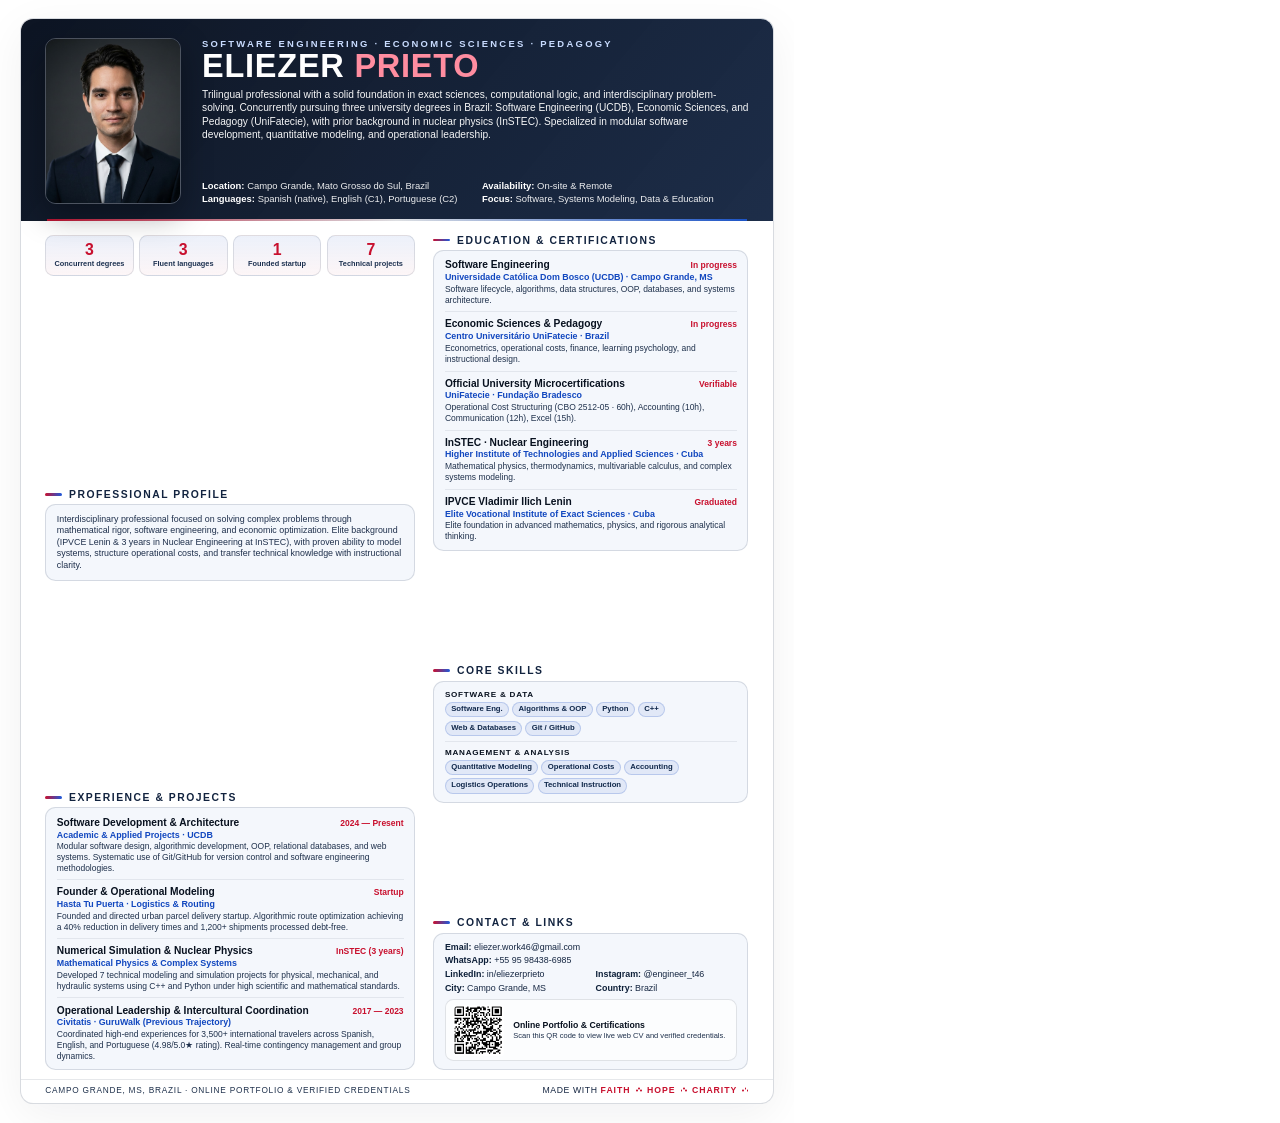
==== commit d7f2a84d: "Perfecciona encuadre y diseno de CVs en PDF (ES, EN, PT): eliminacion de recortes, equilibrio vertic" ====
--- a/cv-print-en.html
+++ b/cv-print-en.html
@@ -14,12 +14,12 @@
   :root {
     --navy: #08111f;
     --navy-soft: #12233f;
-    --panel: #e8efff;
-    --ink: #081425;
-    --muted: #1f314d;
-    --line: rgba(18, 35, 63, 0.14);
+    --panel: #f4f7fc;
+    --ink: #091322;
+    --muted: #1e304b;
+    --line: rgba(18, 35, 63, 0.12);
     --red: #c8102e;
-    --blue: #2c6bff;
+    --blue: #1c5bdd;
     --white: #ffffff;
   }
 
@@ -32,25 +32,25 @@
     height: 297mm;
     margin: 0;
     padding: 0;
-    background: #d8dfef;
+    background: #ffffff;
     font-family: "Segoe UI", "Helvetica Neue", Arial, sans-serif;
     color: var(--ink);
+    -webkit-print-color-adjust: exact;
+    print-color-adjust: exact;
   }
 
   body {
     display: flex;
-    align-items: flex-start;
+    align-items: center;
     justify-content: center;
   }
 
   .page {
     width: 210mm;
     height: 297mm;
-    padding: 4.2mm;
-    background:
-      radial-gradient(circle at top right, rgba(44, 107, 255, 0.14), transparent 26%),
-      radial-gradient(circle at top left, rgba(200, 16, 46, 0.12), transparent 22%),
-      linear-gradient(180deg, #ffffff 0%, #f3f6ff 100%);
+    box-sizing: border-box;
+    padding: 4.8mm 5.2mm;
+    background: #ffffff;
     overflow: hidden;
   }
 
@@ -58,43 +58,47 @@
     height: 100%;
     display: flex;
     flex-direction: column;
-    border-radius: 5.2mm;
+    justify-content: space-between;
+    border-radius: 3.5mm;
     overflow: hidden;
-    background: rgba(255, 255, 255, 0.92);
-    border: 0.35mm solid rgba(18, 35, 63, 0.14);
-    box-shadow: 0 8mm 22mm rgba(8, 17, 31, 0.12);
-  }
-
+    background: #ffffff;
+    border: 0.35mm solid rgba(18, 35, 63, 0.16);
+    box-shadow: 0 3mm 12mm rgba(8, 17, 31, 0.06);
+  }
+
+  /* HERO HEADER */
   .hero {
     display: grid;
-    grid-template-columns: 44mm 1fr;
-    gap: 8mm;
-    padding: 7.8mm 8.2mm 5.8mm;
+    grid-template-columns: 36mm 1fr;
+    gap: 5.5mm;
+    padding: 5mm 6.5mm 4.5mm;
     background:
       linear-gradient(130deg, rgba(8, 17, 31, 0.98), rgba(18, 35, 63, 0.95)),
       linear-gradient(90deg, rgba(200, 16, 46, 0.12), rgba(44, 107, 255, 0.1));
     color: var(--white);
     position: relative;
+    flex-shrink: 0;
   }
 
   .hero::after {
     content: "";
     position: absolute;
-    left: 10mm;
-    right: 10mm;
+    left: 7mm;
+    right: 7mm;
     bottom: 0;
-    height: 0.8mm;
+    height: 0.75mm;
     background: linear-gradient(90deg, var(--red), var(--white), var(--blue));
     opacity: 0.85;
   }
 
   .hero-photo {
-    width: 41mm;
-    height: 50mm;
-    border-radius: 4mm;
+    width: 36mm;
+    height: 44mm;
+    border-radius: 2.8mm;
     object-fit: cover;
-    border: 0.5mm solid rgba(255, 255, 255, 0.16);
-    box-shadow: 0 5mm 12mm rgba(0, 0, 0, 0.22);
+    object-position: center 15%;
+    border: 0.45mm solid rgba(255, 255, 255, 0.25);
+    box-shadow: 0 3mm 8mm rgba(0, 0, 0, 0.35);
   }
 
   .hero-copy {
@@ -105,18 +109,19 @@
   }
 
   .eyebrow {
-    margin: 0 0 1.5mm;
-    font-size: 2.8mm;
-    letter-spacing: 0.65mm;
+    margin: 0 0 0.8mm;
+    font-size: 2.5mm;
+    letter-spacing: 0.6mm;
     text-transform: uppercase;
-    color: #dbe8ff;
+    color: #c9dcff;
+    font-weight: 700;
   }
 
   h1 {
     margin: 0;
-    font-size: 10.8mm;
+    font-size: 8.6mm;
     line-height: 0.92;
-    letter-spacing: 0.25mm;
+    letter-spacing: 0.2mm;
     text-transform: uppercase;
   }
 
@@ -125,31 +130,32 @@
   }
 
   .summary {
-    margin: 2.2mm 0 2.6mm;
-    font-size: 3.1mm;
-    line-height: 1.34;
-    color: rgba(255, 255, 255, 0.97);
-    max-width: 130mm;
+    margin: 1.6mm 0 2mm;
+    font-size: 2.7mm;
+    line-height: 1.32;
+    color: rgba(255, 255, 255, 0.96);
+    max-width: 145mm;
   }
 
   .hero-meta {
     display: grid;
     grid-template-columns: repeat(2, minmax(0, 1fr));
-    gap: 1.4mm 4mm;
-    font-size: 2.82mm;
-    color: rgba(255, 255, 255, 0.96);
+    gap: 0.7mm 3.5mm;
+    font-size: 2.5mm;
+    color: rgba(255, 255, 255, 0.92);
   }
 
   .hero-meta strong {
     color: #ffffff;
   }
 
+  /* CONTENT */
   .content {
     flex: 1;
     display: grid;
-    grid-template-columns: 1.1fr 0.9fr;
-    gap: 5.3mm;
-    padding: 5.2mm 8.2mm 4mm;
+    grid-template-columns: 1.08fr 0.92fr;
+    gap: 4.8mm;
+    padding: 3.5mm 6.5mm 2.2mm;
     align-items: stretch;
   }
 
@@ -158,132 +164,156 @@
     display: flex;
     flex-direction: column;
     justify-content: space-between;
-    gap: 4.6mm;
-  }
-
-  .section {
-    margin-bottom: 0;
+    gap: 2.6mm;
   }
 
   .section-title {
     display: flex;
     align-items: center;
-    gap: 2.2mm;
-    margin: 0 0 1.8mm;
-    font-size: 3.05mm;
-    letter-spacing: 0.42mm;
+    gap: 1.8mm;
+    margin: 0 0 1.2mm;
+    font-size: 2.75mm;
+    letter-spacing: 0.4mm;
     text-transform: uppercase;
     color: var(--navy-soft);
+    font-weight: 700;
   }
 
   .section-title::before {
     content: "";
-    width: 6mm;
-    height: 0.8mm;
+    width: 4.5mm;
+    height: 0.75mm;
     border-radius: 999px;
     background: linear-gradient(90deg, var(--red), var(--blue));
   }
 
   .card {
     background: var(--panel);
-    border: 0.35mm solid rgba(18, 35, 63, 0.18);
-    border-radius: 4mm;
-    padding: 2.95mm 3.15mm;
+    border: 0.3mm solid rgba(18, 35, 63, 0.14);
+    border-radius: 2.8mm;
+    padding: 2.2mm 2.8mm;
+  }
+
+  /* KPIs */
+  .kpis {
+    display: grid;
+    grid-template-columns: repeat(4, minmax(0, 1fr));
+    gap: 1.4mm;
+    margin-bottom: 0.5mm;
+  }
+
+  .kpi {
+    padding: 1.8mm 1.2mm;
+    border-radius: 2.2mm;
+    background: linear-gradient(180deg, rgba(17, 71, 191, 0.08), rgba(200, 16, 46, 0.04));
+    border: 0.28mm solid rgba(18, 35, 63, 0.12);
+    text-align: center;
+  }
+
+  .kpi strong {
+    display: block;
+    font-size: 4.2mm;
+    line-height: 1;
+    color: var(--red);
+    margin-bottom: 0.4mm;
+  }
+
+  .kpi span {
+    display: block;
+    font-size: 1.95mm;
+    line-height: 1.15;
+    color: #1d3150;
+    font-weight: 600;
+  }
+
+  .mini-text {
+    font-size: 2.35mm;
+    line-height: 1.3;
+    color: #1f304c;
   }
 
   .entry + .entry {
-    margin-top: 2mm;
-    padding-top: 2mm;
-    border-top: 0.3mm solid rgba(18, 35, 63, 0.08);
+    margin-top: 1.6mm;
+    padding-top: 1.6mm;
+    border-top: 0.25mm solid rgba(18, 35, 63, 0.08);
   }
 
   .entry-head {
     display: flex;
     justify-content: space-between;
     align-items: baseline;
-    gap: 3mm;
-    margin-bottom: 0.5mm;
+    gap: 2.5mm;
+    margin-bottom: 0.3mm;
   }
 
   .entry-title {
-    font-size: 3.02mm;
+    font-size: 2.7mm;
     font-weight: 700;
     color: var(--navy);
+    line-height: 1.15;
   }
 
   .entry-meta {
-    font-size: 2.55mm;
+    font-size: 2.25mm;
     color: var(--red);
     white-space: nowrap;
     font-weight: 600;
   }
 
   .entry-sub {
-    font-size: 2.65mm;
+    font-size: 2.35mm;
     font-weight: 600;
     color: #1147bf;
-    margin-bottom: 0.8mm;
+    margin-bottom: 0.45mm;
+    line-height: 1.15;
   }
 
   .entry p {
     margin: 0;
-    font-size: 2.5mm;
-    line-height: 1.3;
+    font-size: 2.25mm;
+    line-height: 1.25;
     color: var(--muted);
   }
 
+  .skills-block + .skills-block {
+    margin-top: 1.4mm;
+    padding-top: 1.4mm;
+    border-top: 0.25mm solid rgba(18, 35, 63, 0.08);
+  }
+
+  .skills-label {
+    font-size: 2.15mm;
+    font-weight: 700;
+    color: var(--navy);
+    margin-bottom: 0.8mm;
+    text-transform: uppercase;
+    letter-spacing: 0.2mm;
+  }
+
   .pill-row {
     display: flex;
     flex-wrap: wrap;
-    gap: 1.2mm;
+    gap: 0.85mm;
   }
 
   .pill {
-    padding: 0.95mm 1.8mm;
+    padding: 0.6mm 1.4mm;
     border-radius: 999px;
-    border: 0.3mm solid rgba(17, 71, 191, 0.24);
-    background: rgba(17, 71, 191, 0.12);
+    border: 0.25mm solid rgba(17, 71, 191, 0.2);
+    background: rgba(17, 71, 191, 0.08);
     color: #10284b;
-    font-size: 2.35mm;
+    font-size: 2.05mm;
     font-weight: 600;
-    line-height: 1.2;
-  }
-
-  .kpis {
-    display: grid;
-    grid-template-columns: repeat(4, minmax(0, 1fr));
-    gap: 1.8mm;
-    margin-bottom: 2.8mm;
-  }
-
-  .kpi {
-    padding: 2.4mm 1.9mm;
-    border-radius: 4mm;
-    background: linear-gradient(180deg, rgba(17, 71, 191, 0.1), rgba(200, 16, 46, 0.05));
-    border: 0.35mm solid rgba(18, 35, 63, 0.14);
-  }
-
-  .kpi strong {
-    display: block;
-    font-size: 4.8mm;
-    line-height: 1;
-    color: var(--red);
-    margin-bottom: 0.8mm;
-  }
-
-  .kpi span {
-    display: block;
-    font-size: 2.3mm;
-    line-height: 1.18;
-    color: #1d3150;
+    line-height: 1.15;
   }
 
   .contact-grid {
     display: grid;
     grid-template-columns: 1fr 1fr;
-    gap: 1.2mm 3.2mm;
-    font-size: 2.6mm;
+    gap: 0.8mm 2.5mm;
+    font-size: 2.35mm;
     color: #162742;
+    line-height: 1.2;
   }
 
   .contact-item.full {
@@ -299,62 +329,71 @@
   }
 
   .qr-card {
-    margin-top: 2.2mm;
+    margin-top: 1.5mm;
     display: grid;
-    grid-template-columns: 18mm 1fr;
-    gap: 2.2mm;
+    grid-template-columns: 14mm 1fr;
+    gap: 2mm;
     align-items: center;
-    padding: 2mm;
-    border-radius: 3mm;
-    background: rgba(255, 255, 255, 0.56);
-    border: 0.3mm solid rgba(18, 35, 63, 0.12);
+    padding: 1.2mm 1.8mm;
+    border-radius: 2.2mm;
+    background: rgba(255, 255, 255, 0.7);
+    border: 0.25mm solid rgba(18, 35, 63, 0.12);
   }
 
   .qr-card img {
-    width: 16mm;
-    height: 16mm;
+    width: 13.5mm;
+    height: 13.5mm;
     display: block;
-    border-radius: 1.2mm;
+    border-radius: 1mm;
     background: #ffffff;
-    padding: 0.8mm;
+    padding: 0.4mm;
   }
 
   .qr-card strong {
     display: block;
-    font-size: 2.55mm;
+    font-size: 2.3mm;
     color: var(--navy);
-    margin-bottom: 0.45mm;
+    margin-bottom: 0.3mm;
   }
 
   .qr-card span {
     display: block;
+    font-size: 2mm;
+    line-height: 1.2;
+    color: var(--muted);
+  }
+
+  /* FOOTER */
+  .footer {
+    padding: 1.4mm 6.5mm 2.2mm;
+    display: flex;
+    justify-content: space-between;
+    align-items: center;
+    border-top: 0.25mm solid rgba(18, 35, 63, 0.1);
+    flex-shrink: 0;
+  }
+
+  .footer-location {
     font-size: 2.2mm;
-    line-height: 1.3;
     color: var(--muted);
-  }
-
-  .footer {
-    margin-top: auto;
-    padding: 1.8mm 3mm 4.8mm;
-    display: flex;
-    justify-content: flex-end;
-    align-items: flex-end;
+    letter-spacing: 0.2mm;
+    text-transform: uppercase;
+    font-weight: 500;
   }
 
   .footer-brand {
     text-align: right;
-    font-size: 2.65mm;
+    font-size: 2.3mm;
     color: var(--navy-soft);
     text-transform: uppercase;
-    letter-spacing: 0.18mm;
+    letter-spacing: 0.16mm;
   }
 
   .footer-brand strong {
     display: inline-flex;
     align-items: center;
-    gap: 1.6mm;
-    margin-top: 0.5mm;
-    letter-spacing: 0.28mm;
+    gap: 1.4mm;
+    letter-spacing: 0.25mm;
     color: var(--red);
   }
 
@@ -362,14 +401,14 @@
     display: inline-grid;
     grid-template-columns: auto auto;
     grid-template-rows: auto auto;
-    width: 7px;
+    width: 6px;
     vertical-align: middle;
     transform: translateY(-0.5px);
   }
 
   .tri-mark span {
-    width: 2px;
-    height: 2px;
+    width: 1.8px;
+    height: 1.8px;
     border-radius: 50%;
     background: var(--red);
     display: block;
@@ -393,12 +432,6 @@
     grid-row: 2;
     justify-self: end;
     align-self: end;
-  }
-
-  .mini-text {
-    font-size: 2.45mm;
-    line-height: 1.28;
-    color: #1f304c;
   }
 </style>
 </head>
@@ -409,22 +442,23 @@
         <img class="hero-photo" src="eliezer-portrait.jpg" alt="Professional photo of Eliezer Prieto for PDF Curriculum Vitae">
         <div class="hero-copy">
           <div>
-            <p class="eyebrow">Software Engineering · Economic Sciences · Pedagogy</p>
+            <p class="eyebrow">Software Engineering &middot; Economic Sciences &middot; Pedagogy</p>
             <h1>Eliezer <span class="surname">Prieto</span></h1>
             <p class="summary">
-              Trilingual professional with a solid foundation in exact sciences, computational logic, and interdisciplinary problem-solving. Concurrently pursuing three university degrees in Brazil: Software Engineering (UCDB), Economic Sciences, and Pedagogy (UniFatecie). Previous rigorous background in nuclear physics (InSTEC). Experienced in modular software development, logistical entrepreneurship, and operational leadership.
+              Trilingual professional with a solid foundation in exact sciences, computational logic, and interdisciplinary problem-solving. Concurrently pursuing three university degrees in Brazil: Software Engineering (UCDB), Economic Sciences, and Pedagogy (UniFatecie), with prior background in nuclear physics (InSTEC). Specialized in modular software development, quantitative modeling, and operational leadership.
             </p>
           </div>
           <div class="hero-meta">
             <div><strong>Location:</strong> Campo Grande, Mato Grosso do Sul, Brazil</div>
-            <div><strong>Availability:</strong> On-site & Remote</div>
-            <div><strong>Languages:</strong> Spanish (native), English, Portuguese</div>
-            <div><strong>Focus:</strong> Software, Systems Modeling, Data & Education</div>
+            <div><strong>Availability:</strong> On-site &amp; Remote</div>
+            <div><strong>Languages:</strong> Spanish (native), English (C1), Portuguese (C2)</div>
+            <div><strong>Focus:</strong> Software, Systems Modeling, Data &amp; Education</div>
           </div>
         </div>
       </header>
 
       <section class="content">
+        <!-- LEFT COLUMN -->
         <div class="col">
           <div class="kpis">
             <div class="kpi"><strong>3</strong><span>Concurrent degrees</span></div>
@@ -436,80 +470,81 @@
           <section class="section">
             <h2 class="section-title">Professional Profile</h2>
             <div class="card mini-text">
-              I am Eliezer Antonio Prieto Pantoja. My background combines the analytical rigor of Cuba's elite IPVCE Vladimir Ilich Lenin and 3 years of Nuclear Engineering at InSTEC with humanistic studies at the Padre Félix Varela Institute. I am currently pursuing <strong>Software Engineering at UCDB</strong> (Campo Grande, MS) concurrently with <strong>Economic Sciences</strong> and <strong>Pedagogy at UniFatecie</strong>. Holding official microcertifications in operational cost structuring (CBO 2512-05), corporate accounting, and communication, I bring scientific methodology, algorithmic precision, economic analysis, and clear pedagogical knowledge transfer to solve complex problems.
+              Interdisciplinary professional focused on solving complex problems through mathematical rigor, software engineering, and economic optimization. Elite background (IPVCE Lenin &amp; 3 years in Nuclear Engineering at InSTEC), with proven ability to model systems, structure operational costs, and transfer technical knowledge with instructional clarity.
             </div>
           </section>
 
           <section class="section">
-            <h2 class="section-title">Experience & Projects</h2>
+            <h2 class="section-title">Experience &amp; Projects</h2>
             <div class="card">
               <article class="entry">
                 <div class="entry-head">
-                  <div class="entry-title">Software Development & Architecture</div>
-                  <div class="entry-meta">2024 — Present</div>
-                </div>
-                <div class="entry-sub">Academic & Applied Projects · UCDB</div>
+                  <div class="entry-title">Software Development &amp; Architecture</div>
+                  <div class="entry-meta">2024 &mdash; Present</div>
+                </div>
+                <div class="entry-sub">Academic &amp; Applied Projects &middot; UCDB</div>
                 <p>
-                  Modular software design, algorithmic development, object-oriented programming, databases, and web systems. Systematic use of Git for version control and software engineering methodologies.
+                  Modular software design, algorithmic development, OOP, relational databases, and web systems. Systematic use of Git/GitHub for version control and software engineering methodologies.
                 </p>
               </article>
 
               <article class="entry">
                 <div class="entry-head">
-                  <div class="entry-title">Founder & Operational Modeling</div>
+                  <div class="entry-title">Founder &amp; Operational Modeling</div>
                   <div class="entry-meta">Startup</div>
                 </div>
-                <div class="entry-sub">Hasta Tu Puerta · Logistics & Routing</div>
+                <div class="entry-sub">Hasta Tu Puerta &middot; Logistics &amp; Routing</div>
                 <p>
-                  Founded and managed an urban package delivery startup. Implemented algorithmic route optimization yielding a 40% reduction in delivery times, processing 1,200+ shipments debt-free.
+                  Founded and directed urban parcel delivery startup. Algorithmic route optimization achieving a 40% reduction in delivery times and 1,200+ shipments processed debt-free.
                 </p>
               </article>
 
               <article class="entry">
                 <div class="entry-head">
-                  <div class="entry-title">Numerical Simulation & Nuclear Physics</div>
+                  <div class="entry-title">Numerical Simulation &amp; Nuclear Physics</div>
                   <div class="entry-meta">InSTEC (3 years)</div>
                 </div>
-                <div class="entry-sub">Mathematical Physics & Complex Systems</div>
+                <div class="entry-sub">Mathematical Physics &amp; Complex Systems</div>
                 <p>
-                  Developed 7 technical modeling and simulation projects for physical, mechanical, and hydraulic systems using C++ and Python under rigorous scientific and mathematical standards.
+                  Developed 7 technical modeling and simulation projects for physical, mechanical, and hydraulic systems using C++ and Python under high scientific and mathematical standards.
                 </p>
               </article>
 
               <article class="entry">
                 <div class="entry-head">
-                  <div class="entry-title">Operational Leadership & Intercultural Coordination</div>
-                  <div class="entry-meta">2017 — 2023</div>
-                </div>
-                <div class="entry-sub">Civitatis · GuruWalk (Previous Trajectory)</div>
+                  <div class="entry-title">Operational Leadership &amp; Intercultural Coordination</div>
+                  <div class="entry-meta">2017 &mdash; 2023</div>
+                </div>
+                <div class="entry-sub">Civitatis &middot; GuruWalk (Previous Trajectory)</div>
                 <p>
-                  Coordinated high-end experiences for 3,500+ international travelers across Spanish, English, and Portuguese (4.98/5.0★ rating). Real-time contingency management and group dynamics.
+                  Coordinated high-end experiences for 3,500+ international travelers across Spanish, English, and Portuguese (4.98/5.0&#9733; rating). Real-time contingency management and group dynamics.
                 </p>
               </article>
             </div>
           </section>
         </div>
 
+        <!-- RIGHT COLUMN -->
         <div class="col">
           <section class="section">
-            <h2 class="section-title">Education & Certifications</h2>
+            <h2 class="section-title">Education &amp; Certifications</h2>
             <div class="card">
               <article class="entry">
                 <div class="entry-head">
                   <div class="entry-title">Software Engineering</div>
                   <div class="entry-meta">In progress</div>
                 </div>
-                <div class="entry-sub">Universidade Católica Dom Bosco (UCDB) · Campo Grande, MS</div>
+                <div class="entry-sub">Universidade Cat&oacute;lica Dom Bosco (UCDB) &middot; Campo Grande, MS</div>
                 <p>Software lifecycle, algorithms, data structures, OOP, databases, and systems architecture.</p>
               </article>
 
               <article class="entry">
                 <div class="entry-head">
-                  <div class="entry-title">Economic Sciences & Pedagogy</div>
+                  <div class="entry-title">Economic Sciences &amp; Pedagogy</div>
                   <div class="entry-meta">In progress</div>
                 </div>
-                <div class="entry-sub">Centro Universitário UniFatecie · Brazil</div>
-                <p>Econometrics, operational costs, financial analysis, learning psychology, and instructional design.</p>
+                <div class="entry-sub">Centro Universit&aacute;rio UniFatecie &middot; Brazil</div>
+                <p>Econometrics, operational costs, finance, learning psychology, and instructional design.</p>
               </article>
 
               <article class="entry">
@@ -517,16 +552,16 @@
                   <div class="entry-title">Official University Microcertifications</div>
                   <div class="entry-meta">Verifiable</div>
                 </div>
-                <div class="entry-sub">UniFatecie · Fundação Bradesco</div>
-                <p>Operational Cost Structuring (CBO 2512-05 · 60h), Accounting (10h), Communication (12h), Excel (15h).</p>
-              </article>
-
-              <article class="entry">
-                <div class="entry-head">
-                  <div class="entry-title">InSTEC · Nuclear Engineering</div>
+                <div class="entry-sub">UniFatecie &middot; Funda&ccedil;&atilde;o Bradesco</div>
+                <p>Operational Cost Structuring (CBO 2512-05 &middot; 60h), Accounting (10h), Communication (12h), Excel (15h).</p>
+              </article>
+
+              <article class="entry">
+                <div class="entry-head">
+                  <div class="entry-title">InSTEC &middot; Nuclear Engineering</div>
                   <div class="entry-meta">3 years</div>
                 </div>
-                <div class="entry-sub">Higher Institute of Applied Sciences · Cuba</div>
+                <div class="entry-sub">Higher Institute of Technologies and Applied Sciences &middot; Cuba</div>
                 <p>Mathematical physics, thermodynamics, multivariable calculus, and complex systems modeling.</p>
               </article>
 
@@ -535,8 +570,8 @@
                   <div class="entry-title">IPVCE Vladimir Ilich Lenin</div>
                   <div class="entry-meta">Graduated</div>
                 </div>
-                <div class="entry-sub">Elite Vocational Institute of Exact Sciences · Cuba</div>
-                <p>Elite foundations in advanced mathematics, physics, and rigorous analytical thinking.</p>
+                <div class="entry-sub">Elite Vocational Institute of Exact Sciences &middot; Cuba</div>
+                <p>Elite foundation in advanced mathematics, physics, and rigorous analytical thinking.</p>
               </article>
             </div>
           </section>
@@ -544,25 +579,32 @@
           <section class="section">
             <h2 class="section-title">Core Skills</h2>
             <div class="card">
-              <div class="pill-row">
-                <span class="pill">Software Engineering</span>
-                <span class="pill">Algorithms & Logic</span>
-                <span class="pill">Python</span>
-                <span class="pill">C++</span>
-                <span class="pill">Web & Databases</span>
-                <span class="pill">Git / GitHub</span>
-                <span class="pill">Quantitative Modeling</span>
-                <span class="pill">Economic Analysis</span>
-                <span class="pill">Instructional Design</span>
-                <span class="pill">Operations Management</span>
-                <span class="pill">Spanish · Portuguese · English</span>
-                <span class="pill">Problem Solving</span>
+              <div class="skills-block">
+                <div class="skills-label">Software &amp; Data</div>
+                <div class="pill-row">
+                  <span class="pill">Software Eng.</span>
+                  <span class="pill">Algorithms &amp; OOP</span>
+                  <span class="pill">Python</span>
+                  <span class="pill">C++</span>
+                  <span class="pill">Web &amp; Databases</span>
+                  <span class="pill">Git / GitHub</span>
+                </div>
+              </div>
+              <div class="skills-block">
+                <div class="skills-label">Management &amp; Analysis</div>
+                <div class="pill-row">
+                  <span class="pill">Quantitative Modeling</span>
+                  <span class="pill">Operational Costs</span>
+                  <span class="pill">Accounting</span>
+                  <span class="pill">Logistics Operations</span>
+                  <span class="pill">Technical Instruction</span>
+                </div>
               </div>
             </div>
           </section>
 
           <section class="section">
-            <h2 class="section-title">Contact & Links</h2>
+            <h2 class="section-title">Contact &amp; Links</h2>
             <div class="card">
               <div class="contact-grid">
                 <div class="contact-item"><strong>Email:</strong> eliezer.work46@gmail.com</div>
@@ -575,8 +617,8 @@
               <div class="qr-card">
                 <img src="assets/cv/eliezer-site-qr.png" alt="QR code to Eliezer Prieto online CV">
                 <div>
-                  <strong>Online Portfolio & Certs</strong>
-                  <span>Scan this QR code to view live web CV and updated certificates.</span>
+                  <strong>Online Portfolio &amp; Certifications</strong>
+                  <span>Scan this QR code to view live web CV and verified credentials.</span>
                 </div>
               </div>
             </div>
@@ -585,6 +627,9 @@
       </section>
 
       <footer class="footer">
+        <div class="footer-location">
+          Campo Grande, MS, Brazil &middot; Online Portfolio &amp; Verified Credentials
+        </div>
         <div class="footer-brand">
           Made with
           <strong>FAITH <span class="tri-mark"><span></span><span></span><span></span></span> HOPE <span class="tri-mark"><span></span><span></span><span></span></span> CHARITY <span class="tri-mark"><span></span><span></span><span></span></span></strong>
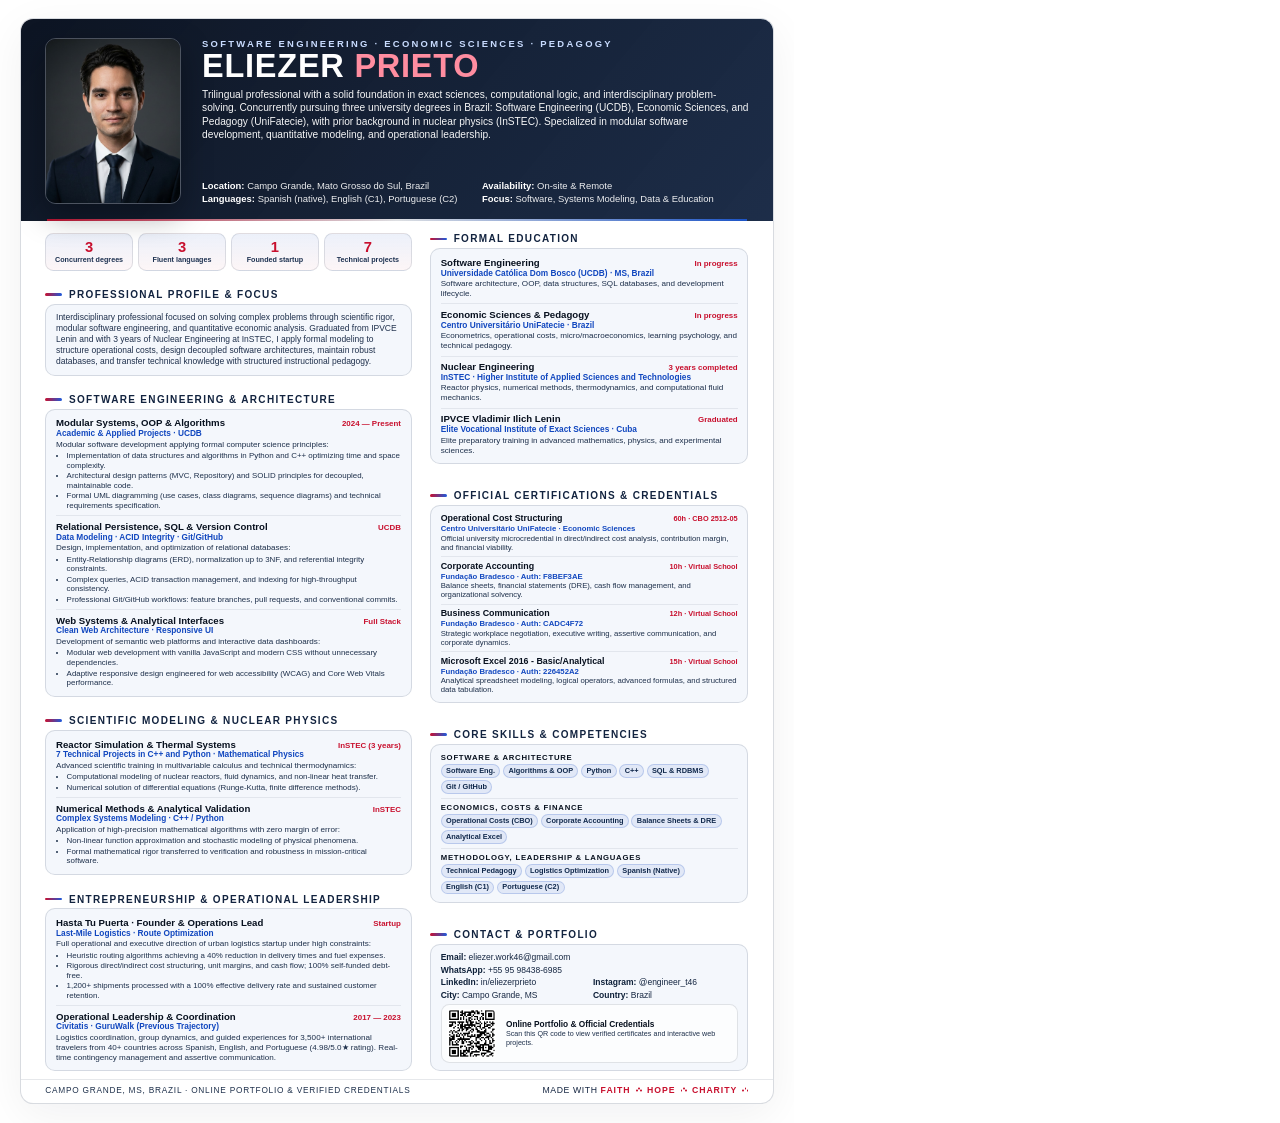
==== commit f4dd8af6: "feat(cv): enriquecer contenido de CVs (ES, EN, PT), agregar certificaciones oficiales UniFatecie y B" ====
--- a/cv-print-en.html
+++ b/cv-print-en.html
@@ -149,13 +149,13 @@
     color: #ffffff;
   }
 
-  /* CONTENT */
+  /* MAIN TWO-COLUMN CONTENT */
   .content {
     flex: 1;
     display: grid;
-    grid-template-columns: 1.08fr 0.92fr;
+    grid-template-columns: 1.07fr 0.93fr;
     gap: 4.8mm;
-    padding: 3.5mm 6.5mm 2.2mm;
+    padding: 3.2mm 6.5mm 2mm;
     align-items: stretch;
   }
 
@@ -164,16 +164,16 @@
     display: flex;
     flex-direction: column;
     justify-content: space-between;
-    gap: 2.6mm;
+    gap: 2.2mm;
   }
 
   .section-title {
     display: flex;
     align-items: center;
     gap: 1.8mm;
-    margin: 0 0 1.2mm;
-    font-size: 2.75mm;
-    letter-spacing: 0.4mm;
+    margin: 0 0 1mm;
+    font-size: 2.65mm;
+    letter-spacing: 0.35mm;
     text-transform: uppercase;
     color: var(--navy-soft);
     font-weight: 700;
@@ -190,8 +190,8 @@
   .card {
     background: var(--panel);
     border: 0.3mm solid rgba(18, 35, 63, 0.14);
-    border-radius: 2.8mm;
-    padding: 2.2mm 2.8mm;
+    border-radius: 2.6mm;
+    padding: 2mm 2.6mm;
   }
 
   /* KPIs */
@@ -199,11 +199,10 @@
     display: grid;
     grid-template-columns: repeat(4, minmax(0, 1fr));
     gap: 1.4mm;
-    margin-bottom: 0.5mm;
   }
 
   .kpi {
-    padding: 1.8mm 1.2mm;
+    padding: 1.5mm 1.1mm;
     border-radius: 2.2mm;
     background: linear-gradient(180deg, rgba(17, 71, 191, 0.08), rgba(200, 16, 46, 0.04));
     border: 0.28mm solid rgba(18, 35, 63, 0.12);
@@ -212,29 +211,30 @@
 
   .kpi strong {
     display: block;
-    font-size: 4.2mm;
+    font-size: 3.9mm;
     line-height: 1;
     color: var(--red);
-    margin-bottom: 0.4mm;
+    margin-bottom: 0.3mm;
   }
 
   .kpi span {
     display: block;
-    font-size: 1.95mm;
+    font-size: 1.9mm;
     line-height: 1.15;
     color: #1d3150;
     font-weight: 600;
   }
 
   .mini-text {
-    font-size: 2.35mm;
+    font-size: 2.25mm;
     line-height: 1.3;
     color: #1f304c;
   }
 
+  /* Entries */
   .entry + .entry {
-    margin-top: 1.6mm;
-    padding-top: 1.6mm;
+    margin-top: 1.2mm;
+    padding-top: 1.2mm;
     border-top: 0.25mm solid rgba(18, 35, 63, 0.08);
   }
 
@@ -242,50 +242,106 @@
     display: flex;
     justify-content: space-between;
     align-items: baseline;
-    gap: 2.5mm;
-    margin-bottom: 0.3mm;
+    gap: 2.2mm;
+    margin-bottom: 0.2mm;
   }
 
   .entry-title {
-    font-size: 2.7mm;
+    font-size: 2.55mm;
     font-weight: 700;
     color: var(--navy);
     line-height: 1.15;
   }
 
   .entry-meta {
-    font-size: 2.25mm;
+    font-size: 2.1mm;
     color: var(--red);
     white-space: nowrap;
     font-weight: 600;
   }
 
   .entry-sub {
-    font-size: 2.35mm;
+    font-size: 2.2mm;
     font-weight: 600;
     color: #1147bf;
-    margin-bottom: 0.45mm;
+    margin-bottom: 0.25mm;
     line-height: 1.15;
   }
 
   .entry p {
     margin: 0;
-    font-size: 2.25mm;
-    line-height: 1.25;
+    font-size: 2.15mm;
+    line-height: 1.22;
     color: var(--muted);
   }
 
-  .skills-block + .skills-block {
-    margin-top: 1.4mm;
-    padding-top: 1.4mm;
+  .entry-bullets {
+    margin: 0.4mm 0 0 0;
+    padding-left: 2.8mm;
+    font-size: 2.1mm;
+    line-height: 1.22;
+    color: var(--muted);
+  }
+
+  .entry-bullets li {
+    margin-bottom: 0.22mm;
+  }
+
+  /* Microcerts List */
+  .cert-item + .cert-item {
+    margin-top: 1.05mm;
+    padding-top: 1.05mm;
     border-top: 0.25mm solid rgba(18, 35, 63, 0.08);
   }
 
-  .skills-label {
-    font-size: 2.15mm;
+  .cert-head {
+    display: flex;
+    justify-content: space-between;
+    align-items: baseline;
+    gap: 2mm;
+    margin-bottom: 0.15mm;
+  }
+
+  .cert-name {
+    font-size: 2.35mm;
     font-weight: 700;
     color: var(--navy);
-    margin-bottom: 0.8mm;
+    line-height: 1.15;
+  }
+
+  .cert-tag {
+    font-size: 1.95mm;
+    font-weight: 600;
+    color: var(--red);
+    white-space: nowrap;
+  }
+
+  .cert-sub {
+    font-size: 2.05mm;
+    color: #1147bf;
+    font-weight: 600;
+    margin-bottom: 0.15mm;
+  }
+
+  .cert-desc {
+    font-size: 2.05mm;
+    line-height: 1.18;
+    color: var(--muted);
+    margin: 0;
+  }
+
+  /* Skills Pills */
+  .skills-block + .skills-block {
+    margin-top: 1mm;
+    padding-top: 1mm;
+    border-top: 0.25mm solid rgba(18, 35, 63, 0.08);
+  }
+
+  .skills-label {
+    font-size: 2.05mm;
+    font-weight: 700;
+    color: var(--navy);
+    margin-bottom: 0.6mm;
     text-transform: uppercase;
     letter-spacing: 0.2mm;
   }
@@ -293,27 +349,28 @@
   .pill-row {
     display: flex;
     flex-wrap: wrap;
-    gap: 0.85mm;
+    gap: 0.7mm;
   }
 
   .pill {
-    padding: 0.6mm 1.4mm;
+    padding: 0.45mm 1.15mm;
     border-radius: 999px;
     border: 0.25mm solid rgba(17, 71, 191, 0.2);
     background: rgba(17, 71, 191, 0.08);
     color: #10284b;
-    font-size: 2.05mm;
+    font-size: 1.95mm;
     font-weight: 600;
     line-height: 1.15;
   }
 
+  /* Contact Grid & QR */
   .contact-grid {
     display: grid;
     grid-template-columns: 1fr 1fr;
-    gap: 0.8mm 2.5mm;
-    font-size: 2.35mm;
+    gap: 0.65mm 2mm;
+    font-size: 2.25mm;
     color: #162742;
-    line-height: 1.2;
+    line-height: 1.18;
   }
 
   .contact-item.full {
@@ -329,37 +386,37 @@
   }
 
   .qr-card {
-    margin-top: 1.5mm;
+    margin-top: 1.1mm;
     display: grid;
-    grid-template-columns: 14mm 1fr;
+    grid-template-columns: 13.5mm 1fr;
     gap: 2mm;
     align-items: center;
-    padding: 1.2mm 1.8mm;
+    padding: 1mm 1.5mm;
     border-radius: 2.2mm;
     background: rgba(255, 255, 255, 0.7);
     border: 0.25mm solid rgba(18, 35, 63, 0.12);
   }
 
   .qr-card img {
-    width: 13.5mm;
-    height: 13.5mm;
+    width: 13mm;
+    height: 13mm;
     display: block;
     border-radius: 1mm;
     background: #ffffff;
-    padding: 0.4mm;
+    padding: 0.35mm;
   }
 
   .qr-card strong {
     display: block;
-    font-size: 2.3mm;
+    font-size: 2.2mm;
     color: var(--navy);
-    margin-bottom: 0.3mm;
+    margin-bottom: 0.2mm;
   }
 
   .qr-card span {
     display: block;
-    font-size: 2mm;
-    line-height: 1.2;
+    font-size: 1.9mm;
+    line-height: 1.18;
     color: var(--muted);
   }
 
@@ -439,7 +496,7 @@
   <main class="page">
     <section class="sheet">
       <header class="hero">
-        <img class="hero-photo" src="eliezer-portrait.jpg" alt="Professional photo of Eliezer Prieto for PDF Curriculum Vitae">
+        <img class="hero-photo" src="eliezer-portrait.jpg" alt="Professional portrait of Eliezer Prieto for PDF Curriculum Vitae">
         <div class="hero-copy">
           <div>
             <p class="eyebrow">Software Engineering &middot; Economic Sciences &middot; Pedagogy</p>
@@ -468,56 +525,114 @@
           </div>
 
           <section class="section">
-            <h2 class="section-title">Professional Profile</h2>
+            <h2 class="section-title">Professional Profile &amp; Focus</h2>
             <div class="card mini-text">
-              Interdisciplinary professional focused on solving complex problems through mathematical rigor, software engineering, and economic optimization. Elite background (IPVCE Lenin &amp; 3 years in Nuclear Engineering at InSTEC), with proven ability to model systems, structure operational costs, and transfer technical knowledge with instructional clarity.
+              Interdisciplinary professional focused on solving complex problems through scientific rigor, modular software engineering, and quantitative economic analysis. Graduated from IPVCE Lenin and with 3 years of Nuclear Engineering at InSTEC, I apply formal modeling to structure operational costs, design decoupled software architectures, maintain robust databases, and transfer technical knowledge with structured instructional pedagogy.
             </div>
           </section>
 
           <section class="section">
-            <h2 class="section-title">Experience &amp; Projects</h2>
+            <h2 class="section-title">Software Engineering &amp; Architecture</h2>
             <div class="card">
               <article class="entry">
                 <div class="entry-head">
-                  <div class="entry-title">Software Development &amp; Architecture</div>
+                  <div class="entry-title">Modular Systems, OOP &amp; Algorithms</div>
                   <div class="entry-meta">2024 &mdash; Present</div>
                 </div>
                 <div class="entry-sub">Academic &amp; Applied Projects &middot; UCDB</div>
-                <p>
-                  Modular software design, algorithmic development, OOP, relational databases, and web systems. Systematic use of Git/GitHub for version control and software engineering methodologies.
-                </p>
-              </article>
-
-              <article class="entry">
-                <div class="entry-head">
-                  <div class="entry-title">Founder &amp; Operational Modeling</div>
+                <p>Modular software development applying formal computer science principles:</p>
+                <ul class="entry-bullets">
+                  <li>Implementation of data structures and algorithms in Python and C++ optimizing time and space complexity.</li>
+                  <li>Architectural design patterns (MVC, Repository) and SOLID principles for decoupled, maintainable code.</li>
+                  <li>Formal UML diagramming (use cases, class diagrams, sequence diagrams) and technical requirements specification.</li>
+                </ul>
+              </article>
+
+              <article class="entry">
+                <div class="entry-head">
+                  <div class="entry-title">Relational Persistence, SQL &amp; Version Control</div>
+                  <div class="entry-meta">UCDB</div>
+                </div>
+                <div class="entry-sub">Data Modeling &middot; ACID Integrity &middot; Git/GitHub</div>
+                <p>Design, implementation, and optimization of relational databases:</p>
+                <ul class="entry-bullets">
+                  <li>Entity-Relationship diagrams (ERD), normalization up to 3NF, and referential integrity constraints.</li>
+                  <li>Complex queries, ACID transaction management, and indexing for high-throughput consistency.</li>
+                  <li>Professional Git/GitHub workflows: feature branches, pull requests, and conventional commits.</li>
+                </ul>
+              </article>
+
+              <article class="entry">
+                <div class="entry-head">
+                  <div class="entry-title">Web Systems &amp; Analytical Interfaces</div>
+                  <div class="entry-meta">Full Stack</div>
+                </div>
+                <div class="entry-sub">Clean Web Architecture &middot; Responsive UI</div>
+                <p>Development of semantic web platforms and interactive data dashboards:</p>
+                <ul class="entry-bullets">
+                  <li>Modular web development with vanilla JavaScript and modern CSS without unnecessary dependencies.</li>
+                  <li>Adaptive responsive design engineered for web accessibility (WCAG) and Core Web Vitals performance.</li>
+                </ul>
+              </article>
+            </div>
+          </section>
+
+          <section class="section">
+            <h2 class="section-title">Scientific Modeling &amp; Nuclear Physics</h2>
+            <div class="card">
+              <article class="entry">
+                <div class="entry-head">
+                  <div class="entry-title">Reactor Simulation &amp; Thermal Systems</div>
+                  <div class="entry-meta">InSTEC (3 years)</div>
+                </div>
+                <div class="entry-sub">7 Technical Projects in C++ and Python &middot; Mathematical Physics</div>
+                <p>Advanced scientific training in multivariable calculus and technical thermodynamics:</p>
+                <ul class="entry-bullets">
+                  <li>Computational modeling of nuclear reactors, fluid dynamics, and non-linear heat transfer.</li>
+                  <li>Numerical solution of differential equations (Runge-Kutta, finite difference methods).</li>
+                </ul>
+              </article>
+
+              <article class="entry">
+                <div class="entry-head">
+                  <div class="entry-title">Numerical Methods &amp; Analytical Validation</div>
+                  <div class="entry-meta">InSTEC</div>
+                </div>
+                <div class="entry-sub">Complex Systems Modeling &middot; C++ / Python</div>
+                <p>Application of high-precision mathematical algorithms with zero margin of error:</p>
+                <ul class="entry-bullets">
+                  <li>Non-linear function approximation and stochastic modeling of physical phenomena.</li>
+                  <li>Formal mathematical rigor transferred to verification and robustness in mission-critical software.</li>
+                </ul>
+              </article>
+            </div>
+          </section>
+
+          <section class="section">
+            <h2 class="section-title">Entrepreneurship &amp; Operational Leadership</h2>
+            <div class="card">
+              <article class="entry">
+                <div class="entry-head">
+                  <div class="entry-title">Hasta Tu Puerta &middot; Founder &amp; Operations Lead</div>
                   <div class="entry-meta">Startup</div>
                 </div>
-                <div class="entry-sub">Hasta Tu Puerta &middot; Logistics &amp; Routing</div>
-                <p>
-                  Founded and directed urban parcel delivery startup. Algorithmic route optimization achieving a 40% reduction in delivery times and 1,200+ shipments processed debt-free.
-                </p>
-              </article>
-
-              <article class="entry">
-                <div class="entry-head">
-                  <div class="entry-title">Numerical Simulation &amp; Nuclear Physics</div>
-                  <div class="entry-meta">InSTEC (3 years)</div>
-                </div>
-                <div class="entry-sub">Mathematical Physics &amp; Complex Systems</div>
-                <p>
-                  Developed 7 technical modeling and simulation projects for physical, mechanical, and hydraulic systems using C++ and Python under high scientific and mathematical standards.
-                </p>
-              </article>
-
-              <article class="entry">
-                <div class="entry-head">
-                  <div class="entry-title">Operational Leadership &amp; Intercultural Coordination</div>
+                <div class="entry-sub">Last-Mile Logistics &middot; Route Optimization</div>
+                <p>Full operational and executive direction of urban logistics startup under high constraints:</p>
+                <ul class="entry-bullets">
+                  <li>Heuristic routing algorithms achieving a 40% reduction in delivery times and fuel expenses.</li>
+                  <li>Rigorous direct/indirect cost structuring, unit margins, and cash flow; 100% self-funded debt-free.</li>
+                  <li>1,200+ shipments processed with a 100% effective delivery rate and sustained customer retention.</li>
+                </ul>
+              </article>
+
+              <article class="entry">
+                <div class="entry-head">
+                  <div class="entry-title">Operational Leadership &amp; Coordination</div>
                   <div class="entry-meta">2017 &mdash; 2023</div>
                 </div>
                 <div class="entry-sub">Civitatis &middot; GuruWalk (Previous Trajectory)</div>
                 <p>
-                  Coordinated high-end experiences for 3,500+ international travelers across Spanish, English, and Portuguese (4.98/5.0&#9733; rating). Real-time contingency management and group dynamics.
+                  Logistics coordination, group dynamics, and guided experiences for 3,500+ international travelers from 40+ countries across Spanish, English, and Portuguese (4.98/5.0&#9733; rating). Real-time contingency management and assertive communication.
                 </p>
               </article>
             </div>
@@ -527,15 +642,15 @@
         <!-- RIGHT COLUMN -->
         <div class="col">
           <section class="section">
-            <h2 class="section-title">Education &amp; Certifications</h2>
+            <h2 class="section-title">Formal Education</h2>
             <div class="card">
               <article class="entry">
                 <div class="entry-head">
                   <div class="entry-title">Software Engineering</div>
                   <div class="entry-meta">In progress</div>
                 </div>
-                <div class="entry-sub">Universidade Cat&oacute;lica Dom Bosco (UCDB) &middot; Campo Grande, MS</div>
-                <p>Software lifecycle, algorithms, data structures, OOP, databases, and systems architecture.</p>
+                <div class="entry-sub">Universidade Cat&oacute;lica Dom Bosco (UCDB) &middot; MS, Brazil</div>
+                <p>Software architecture, OOP, data structures, SQL databases, and development lifecycle.</p>
               </article>
 
               <article class="entry">
@@ -544,25 +659,16 @@
                   <div class="entry-meta">In progress</div>
                 </div>
                 <div class="entry-sub">Centro Universit&aacute;rio UniFatecie &middot; Brazil</div>
-                <p>Econometrics, operational costs, finance, learning psychology, and instructional design.</p>
-              </article>
-
-              <article class="entry">
-                <div class="entry-head">
-                  <div class="entry-title">Official University Microcertifications</div>
-                  <div class="entry-meta">Verifiable</div>
-                </div>
-                <div class="entry-sub">UniFatecie &middot; Funda&ccedil;&atilde;o Bradesco</div>
-                <p>Operational Cost Structuring (CBO 2512-05 &middot; 60h), Accounting (10h), Communication (12h), Excel (15h).</p>
-              </article>
-
-              <article class="entry">
-                <div class="entry-head">
-                  <div class="entry-title">InSTEC &middot; Nuclear Engineering</div>
-                  <div class="entry-meta">3 years</div>
-                </div>
-                <div class="entry-sub">Higher Institute of Technologies and Applied Sciences &middot; Cuba</div>
-                <p>Mathematical physics, thermodynamics, multivariable calculus, and complex systems modeling.</p>
+                <p>Econometrics, operational costs, micro/macroeconomics, learning psychology, and technical pedagogy.</p>
+              </article>
+
+              <article class="entry">
+                <div class="entry-head">
+                  <div class="entry-title">Nuclear Engineering</div>
+                  <div class="entry-meta">3 years completed</div>
+                </div>
+                <div class="entry-sub">InSTEC &middot; Higher Institute of Applied Sciences and Technologies</div>
+                <p>Reactor physics, numerical methods, thermodynamics, and computational fluid mechanics.</p>
               </article>
 
               <article class="entry">
@@ -571,40 +677,90 @@
                   <div class="entry-meta">Graduated</div>
                 </div>
                 <div class="entry-sub">Elite Vocational Institute of Exact Sciences &middot; Cuba</div>
-                <p>Elite foundation in advanced mathematics, physics, and rigorous analytical thinking.</p>
+                <p>Elite preparatory training in advanced mathematics, physics, and experimental sciences.</p>
               </article>
             </div>
           </section>
 
           <section class="section">
-            <h2 class="section-title">Core Skills</h2>
+            <h2 class="section-title">Official Certifications &amp; Credentials</h2>
+            <div class="card">
+              <div class="cert-item">
+                <div class="cert-head">
+                  <div class="cert-name">Operational Cost Structuring</div>
+                  <div class="cert-tag">60h &middot; CBO 2512-05</div>
+                </div>
+                <div class="cert-sub">Centro Universit&aacute;rio UniFatecie &middot; Economic Sciences</div>
+                <p class="cert-desc">Official university microcredential in direct/indirect cost analysis, contribution margin, and financial viability.</p>
+              </div>
+
+              <div class="cert-item">
+                <div class="cert-head">
+                  <div class="cert-name">Corporate Accounting</div>
+                  <div class="cert-tag">10h &middot; Virtual School</div>
+                </div>
+                <div class="cert-sub">Funda&ccedil;&atilde;o Bradesco &middot; Auth: F8BEF3AE</div>
+                <p class="cert-desc">Balance sheets, financial statements (DRE), cash flow management, and organizational solvency.</p>
+              </div>
+
+              <div class="cert-item">
+                <div class="cert-head">
+                  <div class="cert-name">Business Communication</div>
+                  <div class="cert-tag">12h &middot; Virtual School</div>
+                </div>
+                <div class="cert-sub">Funda&ccedil;&atilde;o Bradesco &middot; Auth: CADC4F72</div>
+                <p class="cert-desc">Strategic workplace negotiation, executive writing, assertive communication, and corporate dynamics.</p>
+              </div>
+
+              <div class="cert-item">
+                <div class="cert-head">
+                  <div class="cert-name">Microsoft Excel 2016 - Basic/Analytical</div>
+                  <div class="cert-tag">15h &middot; Virtual School</div>
+                </div>
+                <div class="cert-sub">Funda&ccedil;&atilde;o Bradesco &middot; Auth: 226452A2</div>
+                <p class="cert-desc">Analytical spreadsheet modeling, logical operators, advanced formulas, and structured data tabulation.</p>
+              </div>
+            </div>
+          </section>
+
+          <section class="section">
+            <h2 class="section-title">Core Skills &amp; Competencies</h2>
             <div class="card">
               <div class="skills-block">
-                <div class="skills-label">Software &amp; Data</div>
+                <div class="skills-label">Software &amp; Architecture</div>
                 <div class="pill-row">
                   <span class="pill">Software Eng.</span>
                   <span class="pill">Algorithms &amp; OOP</span>
                   <span class="pill">Python</span>
                   <span class="pill">C++</span>
-                  <span class="pill">Web &amp; Databases</span>
+                  <span class="pill">SQL &amp; RDBMS</span>
                   <span class="pill">Git / GitHub</span>
                 </div>
               </div>
               <div class="skills-block">
-                <div class="skills-label">Management &amp; Analysis</div>
+                <div class="skills-label">Economics, Costs &amp; Finance</div>
                 <div class="pill-row">
-                  <span class="pill">Quantitative Modeling</span>
-                  <span class="pill">Operational Costs</span>
-                  <span class="pill">Accounting</span>
-                  <span class="pill">Logistics Operations</span>
-                  <span class="pill">Technical Instruction</span>
+                  <span class="pill">Operational Costs (CBO)</span>
+                  <span class="pill">Corporate Accounting</span>
+                  <span class="pill">Balance Sheets &amp; DRE</span>
+                  <span class="pill">Analytical Excel</span>
+                </div>
+              </div>
+              <div class="skills-block">
+                <div class="skills-label">Methodology, Leadership &amp; Languages</div>
+                <div class="pill-row">
+                  <span class="pill">Technical Pedagogy</span>
+                  <span class="pill">Logistics Optimization</span>
+                  <span class="pill">Spanish (Native)</span>
+                  <span class="pill">English (C1)</span>
+                  <span class="pill">Portuguese (C2)</span>
                 </div>
               </div>
             </div>
           </section>
 
           <section class="section">
-            <h2 class="section-title">Contact &amp; Links</h2>
+            <h2 class="section-title">Contact &amp; Portfolio</h2>
             <div class="card">
               <div class="contact-grid">
                 <div class="contact-item"><strong>Email:</strong> eliezer.work46@gmail.com</div>
@@ -617,8 +773,8 @@
               <div class="qr-card">
                 <img src="assets/cv/eliezer-site-qr.png" alt="QR code to Eliezer Prieto online CV">
                 <div>
-                  <strong>Online Portfolio &amp; Certifications</strong>
-                  <span>Scan this QR code to view live web CV and verified credentials.</span>
+                  <strong>Online Portfolio &amp; Official Credentials</strong>
+                  <span>Scan this QR code to view verified certificates and interactive web projects.</span>
                 </div>
               </div>
             </div>
